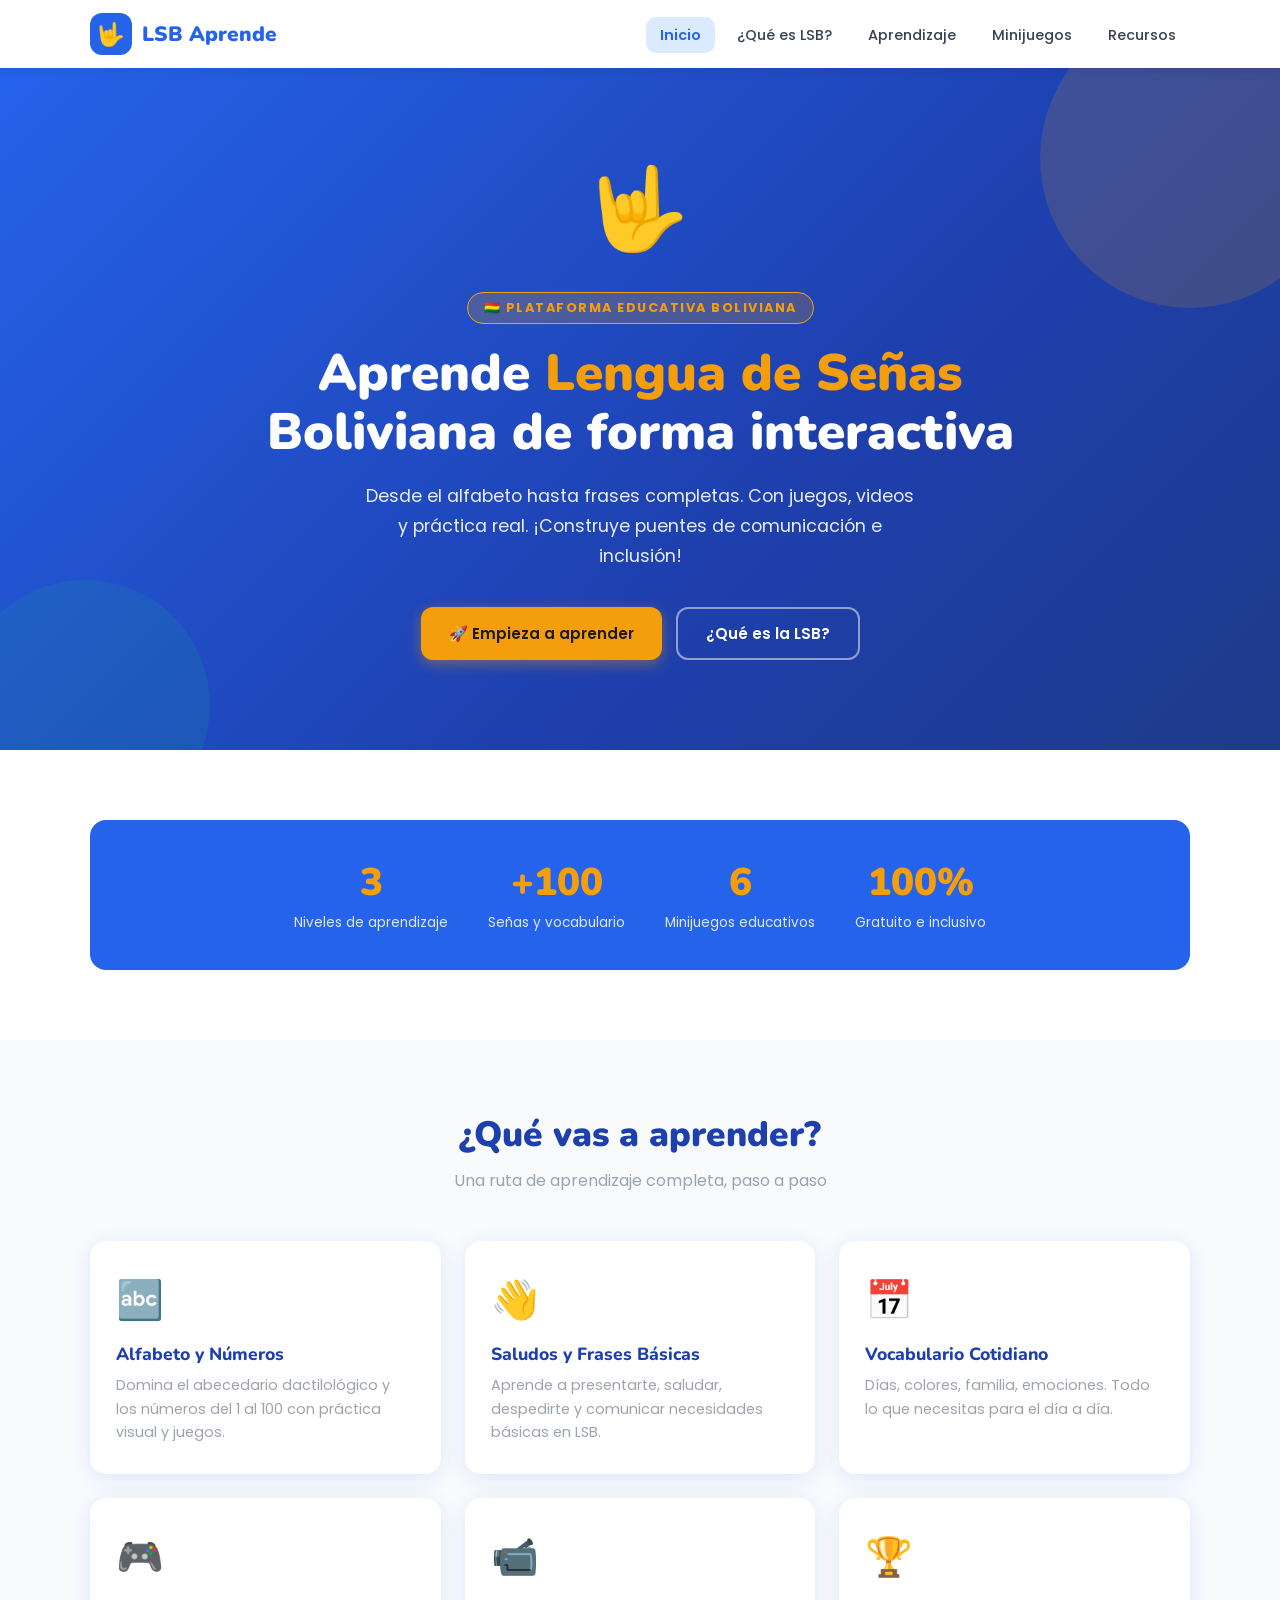
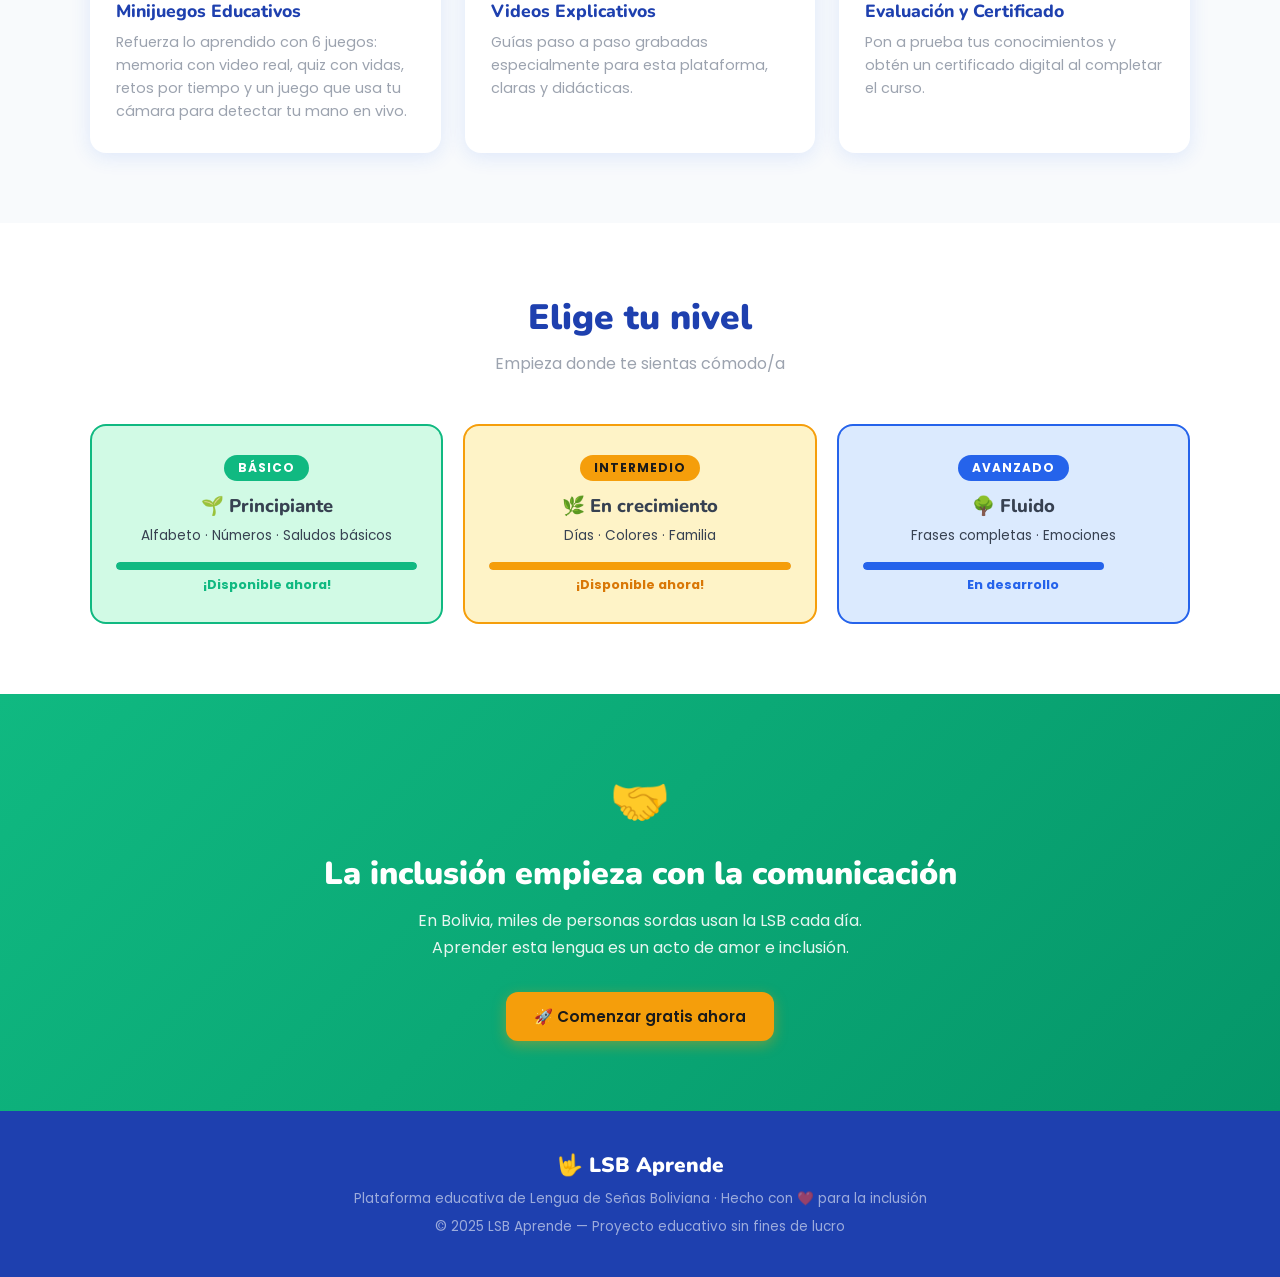
==== index.html @ 95b65626 "Primer commit: LSB Aprende completo" ====
<!DOCTYPE html>
<html lang="es">
<head>
  <meta charset="UTF-8">
  <meta name="viewport" content="width=device-width, initial-scale=1.0">
  <title>LSB Aprende — Lengua de Señas Boliviana</title>
  <link rel="stylesheet" href="css/styles.css">
</head>
<body>

<!-- NAVBAR -->
<nav class="navbar">
  <div class="nav-inner">
    <a href="index.html" class="nav-logo">
      <div class="logo-icon">🤟</div>
      <span>LSB Aprende</span>
    </a>
    <button class="nav-toggle" aria-label="Menú">☰</button>
    <ul class="nav-links">
      <li><a href="index.html" class="active">Inicio</a></li>
      <li><a href="que-es-lsb.html">¿Qué es LSB?</a></li>
      <li><a href="aprendizaje.html">Aprendizaje</a></li>
      <li><a href="juegos.html">Minijuegos</a></li>
      <li><a href="recursos.html">Recursos</a></li>
    </ul>
  </div>
</nav>

<!-- HERO -->
<section class="hero">
  <span class="hero-hands">🤟</span>
  <div class="hero-badge">🇧🇴 Plataforma educativa boliviana</div>
  <h1>Aprende <span>Lengua de Señas</span><br>Boliviana de forma interactiva</h1>
  <p>
    Desde el alfabeto hasta frases completas. Con juegos, videos y práctica real.
    ¡Construye puentes de comunicación e inclusión!
  </p>
  <div class="hero-buttons">
    <a href="aprendizaje.html" class="btn btn-primary">🚀 Empieza a aprender</a>
    <a href="que-es-lsb.html"  class="btn btn-outline">¿Qué es la LSB?</a>
  </div>
</section>

<!-- STATS -->
<section class="section section-alt">
  <div class="container">
    <div class="stats-row">
      <div class="stat-item">
        <span class="stat-num">3</span>
        <span class="stat-label">Niveles de aprendizaje</span>
      </div>
      <div class="stat-item">
        <span class="stat-num">+100</span>
        <span class="stat-label">Señas y vocabulario</span>
      </div>
      <div class="stat-item">
        <span class="stat-num">6</span>
        <span class="stat-label">Minijuegos educativos</span>
      </div>
      <div class="stat-item">
        <span class="stat-num">100%</span>
        <span class="stat-label">Gratuito e inclusivo</span>
      </div>
    </div>
  </div>
</section>

<!-- ¿QUÉ APRENDERÁS? -->
<section class="section">
  <div class="container">
    <h2 class="section-title">¿Qué vas a aprender?</h2>
    <p class="section-sub">Una ruta de aprendizaje completa, paso a paso</p>
    <div class="cards-grid">
      <div class="card">
        <span class="card-icon">🔤</span>
        <h3>Alfabeto y Números</h3>
        <p>Domina el abecedario dactilológico y los números del 1 al 100 con práctica visual y juegos.</p>
      </div>
      <div class="card">
        <span class="card-icon">👋</span>
        <h3>Saludos y Frases Básicas</h3>
        <p>Aprende a presentarte, saludar, despedirte y comunicar necesidades básicas en LSB.</p>
      </div>
      <div class="card">
        <span class="card-icon">📅</span>
        <h3>Vocabulario Cotidiano</h3>
        <p>Días, colores, familia, emociones. Todo lo que necesitas para el día a día.</p>
      </div>
      <div class="card">
        <span class="card-icon">🎮</span>
        <h3>Minijuegos Educativos</h3>
        <p>Refuerza lo aprendido con 6 juegos: memoria con video real, quiz con vidas, retos por tiempo y un juego que usa tu cámara para detectar tu mano en vivo.</p>
      </div>
      <div class="card">
        <span class="card-icon">📹</span>
        <h3>Videos Explicativos</h3>
        <p>Guías paso a paso grabadas especialmente para esta plataforma, claras y didácticas.</p>
      </div>
      <div class="card">
        <span class="card-icon">🏆</span>
        <h3>Evaluación y Certificado</h3>
        <p>Pon a prueba tus conocimientos y obtén un certificado digital al completar el curso.</p>
      </div>
    </div>
  </div>
</section>

<!-- NIVELES -->
<section class="section section-alt">
  <div class="container">
    <h2 class="section-title">Elige tu nivel</h2>
    <p class="section-sub">Empieza donde te sientas cómodo/a</p>
    <div class="levels-grid">
      <a href="aprendizaje.html#basico" class="level-card level-basico">
        <span class="level-badge badge-verde">Básico</span>
        <h3>🌱 Principiante</h3>
        <p>Alfabeto · Números · Saludos básicos</p>
        <div class="progress-bar" style="margin-top:16px">
          <div class="progress-fill" style="width:100%;background:var(--verde)"></div>
        </div>
        <small style="font-size:.8rem;color:var(--verde);font-weight:700;margin-top:4px;display:block">¡Disponible ahora!</small>
      </a>
      <a href="aprendizaje.html#intermedio" class="level-card level-intermedio">
        <span class="level-badge badge-amarillo">Intermedio</span>
        <h3>🌿 En crecimiento</h3>
        <p>Días · Colores · Familia</p>
        <div class="progress-bar" style="margin-top:16px">
          <div class="progress-fill" style="width:100%;background:var(--amarillo)"></div>
        </div>
        <small style="font-size:.8rem;color:#D97706;font-weight:700;margin-top:4px;display:block">¡Disponible ahora!</small>
      </a>
      <a href="aprendizaje.html#avanzado" class="level-card level-avanzado">
        <span class="level-badge badge-azul">Avanzado</span>
        <h3>🌳 Fluido</h3>
        <p>Frases completas · Emociones</p>
        <div class="progress-bar" style="margin-top:16px">
          <div class="progress-fill" style="width:80%;background:var(--azul)"></div>
        </div>
        <small style="font-size:.8rem;color:var(--azul);font-weight:700;margin-top:4px;display:block">En desarrollo</small>
      </a>
    </div>
  </div>
</section>

<!-- CTA FINAL -->
<section class="section" style="background: linear-gradient(135deg, var(--verde) 0%, #059669 100%); color: var(--blanco); text-align: center;">
  <div class="container">
    <div style="font-size:3rem;margin-bottom:16px">🤝</div>
    <h2 style="font-family:'Nunito',sans-serif;font-weight:900;font-size:clamp(1.5rem,4vw,2rem);margin-bottom:12px;color:var(--blanco)">
      La inclusión empieza con la comunicación
    </h2>
    <p style="opacity:.9;max-width:500px;margin:0 auto 30px;line-height:1.7">
      En Bolivia, miles de personas sordas usan la LSB cada día. Aprender esta lengua es un acto de amor e inclusión.
    </p>
    <a href="aprendizaje.html" class="btn btn-primary">🚀 Comenzar gratis ahora</a>
  </div>
</section>

<!-- FOOTER -->
<footer>
  <div class="footer-logo">🤟 LSB Aprende</div>
  <p>Plataforma educativa de Lengua de Señas Boliviana · Hecho con ❤️ para la inclusión</p>
  <p style="margin-top:8px">© 2025 LSB Aprende — Proyecto educativo sin fines de lucro</p>
</footer>

<script src="js/main.js"></script>
</body>
</html>
---- css/styles.css ----
/* ============================================
   LSB - Lengua de Señas Boliviana
   Paleta: Azul profundo + Amarillo solar + Verde esperanza + Blanco limpio
   ============================================ */

@import url('https://fonts.googleapis.com/css2?family=Nunito:wght@400;600;700;800;900&family=Poppins:wght@400;500;600;700&display=swap');

:root {
  --azul:       #2563EB;
  --azul-dark:  #1E40AF;
  --azul-light: #DBEAFE;
  --amarillo:   #F59E0B;
  --amarillo-light: #FEF3C7;
  --verde:      #10B981;
  --verde-light:#D1FAE5;
  --rojo:       #EF4444;
  --blanco:     #FFFFFF;
  --gris-claro: #F8FAFC;
  --gris-texto: #374151;
  --gris-medio: #9CA3AF;

  --radius: 16px;
  --shadow: 0 4px 20px rgba(37,99,235,0.12);
  --shadow-hover: 0 8px 32px rgba(37,99,235,0.22);
  --transition: all 0.25s ease;
}

*, *::before, *::after { box-sizing: border-box; margin: 0; padding: 0; }

html { scroll-behavior: smooth; }

body {
  font-family: 'Poppins', sans-serif;
  color: var(--gris-texto);
  background: var(--gris-claro);
  min-height: 100vh;
}

/* ===== NAVBAR ===== */
.navbar {
  background: var(--blanco);
  box-shadow: 0 2px 12px rgba(0,0,0,0.08);
  position: sticky;
  top: 0;
  z-index: 100;
  padding: 0 2rem;
}

.nav-inner {
  max-width: 1100px;
  margin: 0 auto;
  display: flex;
  align-items: center;
  justify-content: space-between;
  height: 68px;
}

.nav-logo {
  display: flex;
  align-items: center;
  gap: 10px;
  text-decoration: none;
  font-family: 'Nunito', sans-serif;
  font-weight: 900;
  font-size: 1.3rem;
  color: var(--azul);
}

.nav-logo .logo-icon {
  width: 42px;
  height: 42px;
  background: var(--azul);
  border-radius: 12px;
  display: flex;
  align-items: center;
  justify-content: center;
  font-size: 1.4rem;
}

.nav-links {
  display: flex;
  gap: 8px;
  list-style: none;
}

.nav-links a {
  text-decoration: none;
  color: var(--gris-texto);
  font-weight: 500;
  font-size: 0.9rem;
  padding: 8px 14px;
  border-radius: 10px;
  transition: var(--transition);
}

.nav-links a:hover,
.nav-links a.active {
  background: var(--azul-light);
  color: var(--azul);
  font-weight: 600;
}

.nav-cta {
  background: var(--azul) !important;
  color: var(--blanco) !important;
  border-radius: 10px !important;
  padding: 8px 18px !important;
}
.nav-cta:hover {
  background: var(--azul-dark) !important;
  color: var(--blanco) !important;
}

.nav-toggle {
  display: none;
  background: none;
  border: none;
  font-size: 1.6rem;
  cursor: pointer;
  color: var(--azul);
}

/* ===== HERO ===== */
.hero {
  background: linear-gradient(135deg, var(--azul) 0%, var(--azul-dark) 60%, #1e3a8a 100%);
  color: var(--blanco);
  text-align: center;
  padding: 80px 2rem 90px;
  position: relative;
  overflow: hidden;
}

.hero::before {
  content: '';
  position: absolute;
  top: -60px; right: -60px;
  width: 300px; height: 300px;
  background: rgba(245,158,11,0.15);
  border-radius: 50%;
}

.hero::after {
  content: '';
  position: absolute;
  bottom: -80px; left: -40px;
  width: 250px; height: 250px;
  background: rgba(16,185,129,0.12);
  border-radius: 50%;
}

.hero-badge {
  display: inline-block;
  background: rgba(245,158,11,0.2);
  border: 1.5px solid var(--amarillo);
  color: var(--amarillo);
  font-size: 0.8rem;
  font-weight: 700;
  letter-spacing: 1.5px;
  text-transform: uppercase;
  padding: 6px 16px;
  border-radius: 100px;
  margin-bottom: 20px;
}

.hero h1 {
  font-family: 'Nunito', sans-serif;
  font-size: clamp(2rem, 5vw, 3.2rem);
  font-weight: 900;
  line-height: 1.15;
  margin-bottom: 20px;
  position: relative;
  z-index: 1;
}

.hero h1 span {
  color: var(--amarillo);
}

.hero p {
  font-size: 1.1rem;
  opacity: 0.9;
  max-width: 560px;
  margin: 0 auto 36px;
  line-height: 1.7;
  position: relative;
  z-index: 1;
}

.hero-hands {
  font-size: 5rem;
  margin-bottom: 24px;
  animation: float 3s ease-in-out infinite;
  display: block;
  position: relative;
  z-index: 1;
}

@keyframes float {
  0%, 100% { transform: translateY(0); }
  50% { transform: translateY(-12px); }
}

.hero-buttons {
  display: flex;
  gap: 14px;
  justify-content: center;
  flex-wrap: wrap;
  position: relative;
  z-index: 1;
}

/* ===== BUTTONS ===== */
.btn {
  display: inline-flex;
  align-items: center;
  gap: 8px;
  font-family: 'Poppins', sans-serif;
  font-weight: 600;
  font-size: 0.95rem;
  padding: 13px 28px;
  border-radius: 12px;
  border: none;
  cursor: pointer;
  text-decoration: none;
  transition: var(--transition);
}

.btn-primary {
  background: var(--amarillo);
  color: #1a1a1a;
  box-shadow: 0 4px 14px rgba(245,158,11,0.4);
}
.btn-primary:hover {
  background: #D97706;
  transform: translateY(-2px);
  box-shadow: 0 8px 20px rgba(245,158,11,0.45);
}

.btn-outline {
  background: transparent;
  color: var(--blanco);
  border: 2px solid rgba(255,255,255,0.5);
}
.btn-outline:hover {
  background: rgba(255,255,255,0.12);
  border-color: var(--blanco);
}

.btn-verde {
  background: var(--verde);
  color: var(--blanco);
}
.btn-verde:hover {
  background: #059669;
  transform: translateY(-2px);
}

.btn-azul {
  background: var(--azul);
  color: var(--blanco);
}
.btn-azul:hover {
  background: var(--azul-dark);
  transform: translateY(-2px);
}

.btn-sm {
  padding: 8px 18px;
  font-size: 0.85rem;
  border-radius: 10px;
}

/* ===== SECTIONS ===== */
.section {
  padding: 70px 2rem;
}

.section-alt {
  background: var(--blanco);
}

.container {
  max-width: 1100px;
  margin: 0 auto;
}

.section-title {
  font-family: 'Nunito', sans-serif;
  font-size: clamp(1.6rem, 4vw, 2.2rem);
  font-weight: 900;
  color: var(--azul-dark);
  text-align: center;
  margin-bottom: 10px;
}

.section-sub {
  text-align: center;
  color: var(--gris-medio);
  font-size: 1rem;
  margin-bottom: 48px;
}

/* ===== CARDS ===== */
.cards-grid {
  display: grid;
  grid-template-columns: repeat(auto-fit, minmax(260px, 1fr));
  gap: 24px;
}

.card {
  background: var(--blanco);
  border-radius: var(--radius);
  padding: 28px 24px;
  box-shadow: var(--shadow);
  transition: var(--transition);
  border: 2px solid transparent;
}

.card:hover {
  transform: translateY(-4px);
  box-shadow: var(--shadow-hover);
  border-color: var(--azul-light);
}

.card-icon {
  font-size: 2.4rem;
  margin-bottom: 14px;
  display: block;
}

.card h3 {
  font-family: 'Nunito', sans-serif;
  font-weight: 800;
  font-size: 1.1rem;
  color: var(--azul-dark);
  margin-bottom: 8px;
}

.card p {
  font-size: 0.9rem;
  line-height: 1.6;
  color: var(--gris-medio);
}

/* ===== STATS ===== */
.stats-row {
  display: flex;
  justify-content: center;
  gap: 40px;
  flex-wrap: wrap;
  background: var(--azul);
  border-radius: var(--radius);
  padding: 36px;
  color: var(--blanco);
}

.stat-item {
  text-align: center;
}

.stat-num {
  font-family: 'Nunito', sans-serif;
  font-size: 2.4rem;
  font-weight: 900;
  color: var(--amarillo);
  display: block;
}

.stat-label {
  font-size: 0.85rem;
  opacity: 0.85;
}

/* ===== LEVELS ===== */
.levels-grid {
  display: grid;
  grid-template-columns: repeat(auto-fit, minmax(220px, 1fr));
  gap: 20px;
}

.level-card {
  border-radius: var(--radius);
  padding: 28px 24px;
  text-align: center;
  transition: var(--transition);
  cursor: pointer;
  text-decoration: none;
  display: block;
  color: inherit;
}

.level-card:hover {
  transform: translateY(-4px);
  box-shadow: var(--shadow-hover);
}

.level-basico   { background: var(--verde-light);   border: 2.5px solid var(--verde); }
.level-intermedio { background: var(--amarillo-light); border: 2.5px solid var(--amarillo); }
.level-avanzado { background: var(--azul-light);    border: 2.5px solid var(--azul); }

.level-badge {
  display: inline-block;
  padding: 4px 14px;
  border-radius: 100px;
  font-size: 0.75rem;
  font-weight: 700;
  text-transform: uppercase;
  letter-spacing: 1px;
  margin-bottom: 12px;
}

.badge-verde { background: var(--verde); color: #fff; }
.badge-amarillo { background: var(--amarillo); color: #1a1a1a; }
.badge-azul { background: var(--azul); color: #fff; }

.level-card h3 {
  font-family: 'Nunito', sans-serif;
  font-weight: 800;
  font-size: 1.15rem;
  margin-bottom: 8px;
}

.level-card p {
  font-size: 0.85rem;
  color: var(--gris-texto);
  line-height: 1.5;
}

/* ===== ALPHABET GRID ===== */
.alphabet-grid {
  display: grid;
  grid-template-columns: repeat(auto-fill, minmax(80px, 1fr));
  gap: 12px;
}

.letter-card {
  background: var(--blanco);
  border: 2px solid var(--azul-light);
  border-radius: 12px;
  padding: 16px 8px;
  text-align: center;
  transition: var(--transition);
  cursor: pointer;
}

.letter-card:hover {
  background: var(--azul);
  border-color: var(--azul);
  transform: scale(1.05);
}

.letter-card:hover .letter-sign { color: var(--blanco); }
.letter-card:hover .letter-char { color: var(--amarillo); }

.letter-sign {
  font-size: 1.8rem;
  display: block;
  margin-bottom: 4px;
}

.letter-char {
  font-family: 'Nunito', sans-serif;
  font-size: 1.1rem;
  font-weight: 800;
  color: var(--azul);
}

/* ===== PAGE HERO (inner pages) ===== */
.page-hero {
  background: linear-gradient(135deg, var(--azul) 0%, var(--azul-dark) 100%);
  color: var(--blanco);
  padding: 50px 2rem;
  text-align: center;
}

.page-hero h1 {
  font-family: 'Nunito', sans-serif;
  font-size: clamp(1.6rem, 4vw, 2.4rem);
  font-weight: 900;
  margin-bottom: 10px;
}

.page-hero p {
  opacity: 0.85;
  font-size: 1rem;
  max-width: 520px;
  margin: 0 auto;
}

/* ===== TABS ===== */
.tabs {
  display: flex;
  gap: 10px;
  flex-wrap: wrap;
  margin-bottom: 30px;
}

.tab-btn {
  padding: 10px 22px;
  border-radius: 10px;
  border: 2px solid var(--azul-light);
  background: var(--blanco);
  color: var(--azul);
  font-family: 'Poppins', sans-serif;
  font-weight: 600;
  font-size: 0.9rem;
  cursor: pointer;
  transition: var(--transition);
}

.tab-btn:hover,
.tab-btn.active {
  background: var(--azul);
  color: var(--blanco);
  border-color: var(--azul);
}

.tab-content { display: none; }
.tab-content.active { display: block; }

/* ===== VOCABULARY GRID ===== */
.vocab-grid {
  display: grid;
  grid-template-columns: repeat(auto-fill, minmax(150px, 1fr));
  gap: 16px;
}

.vocab-card {
  background: var(--blanco);
  border-radius: 14px;
  padding: 20px 14px;
  text-align: center;
  box-shadow: var(--shadow);
  transition: var(--transition);
  border: 2px solid transparent;
}

.vocab-card:hover {
  border-color: var(--amarillo);
  transform: translateY(-3px);
}

.vocab-emoji { font-size: 2.4rem; display: block; margin-bottom: 8px; }
.vocab-word {
  font-family: 'Nunito', sans-serif;
  font-weight: 800;
  font-size: 0.95rem;
  color: var(--azul-dark);
  margin-bottom: 4px;
}
.vocab-sign {
  font-size: 1.6rem;
  display: block;
}

/* ===== FOOTER ===== */
footer {
  background: var(--azul-dark);
  color: rgba(255,255,255,0.8);
  padding: 40px 2rem;
  text-align: center;
  margin-top: auto;
}

footer .footer-logo {
  font-family: 'Nunito', sans-serif;
  font-weight: 900;
  font-size: 1.3rem;
  color: var(--blanco);
  margin-bottom: 10px;
}

footer p {
  font-size: 0.85rem;
  opacity: 0.7;
}

/* ===== PROGRESS BAR ===== */
.progress-bar {
  height: 8px;
  background: var(--azul-light);
  border-radius: 100px;
  overflow: hidden;
  margin-bottom: 6px;
}

.progress-fill {
  height: 100%;
  border-radius: 100px;
  background: linear-gradient(90deg, var(--verde), var(--azul));
  transition: width 1s ease;
}

/* ===== GAMES SECTION ===== */
.game-frame {
  background: var(--blanco);
  border-radius: var(--radius);
  box-shadow: var(--shadow);
  overflow: hidden;
  border: 2px solid var(--azul-light);
}

.game-header {
  background: var(--azul);
  color: var(--blanco);
  padding: 16px 24px;
  display: flex;
  align-items: center;
  justify-content: space-between;
}

.game-header h3 {
  font-family: 'Nunito', sans-serif;
  font-weight: 800;
  font-size: 1.1rem;
}

.score-badge {
  background: var(--amarillo);
  color: #1a1a1a;
  font-weight: 700;
  font-size: 0.85rem;
  padding: 4px 14px;
  border-radius: 100px;
}

.game-body {
  padding: 30px;
}

/* ===== MATCH GAME (Memoria LSB) ===== */
.match-grid {
  display: grid;
  grid-template-columns: 1fr 1fr;
  gap: 24px;
  margin-bottom: 24px;
}

.match-col h4 {
  font-family: 'Nunito', sans-serif;
  font-weight: 800;
  color: var(--azul);
  margin-bottom: 12px;
  text-align: center;
  font-size: 1rem;
}

#match-left, #match-right {
  display: grid;
  grid-template-columns: repeat(2, 1fr);
  gap: 10px;
  align-content: start;
}

.match-item {
  background: var(--gris-claro);
  border: 2.5px solid var(--azul-light);
  border-radius: 12px;
  padding: 10px;
  text-align: center;
  cursor: pointer;
  transition: var(--transition);
  user-select: none;
  display: flex;
  align-items: center;
  justify-content: center;
  min-height: 84px;
}

.match-item span {
  font-family: 'Nunito', sans-serif;
  font-weight: 800;
  font-size: 1.15rem;
  color: var(--azul-dark);
  line-height: 1.25;
  word-break: break-word;
}

.match-item:hover { border-color: var(--azul); background: var(--azul-light); }
.match-item.selected { border-color: var(--amarillo); background: var(--amarillo-light); }
.match-item.correct { border-color: var(--verde); background: var(--verde-light); }
.match-item.correct span { color: var(--verde); }
.match-item.wrong { border-color: var(--rojo); background: #FEE2E2; animation: shake 0.4s ease; }
.match-item.disabled { pointer-events: none; opacity: 0.7; }

@keyframes shake {
  0%, 100% { transform: translateX(0); }
  25% { transform: translateX(-6px); }
  75% { transform: translateX(6px); }
}

.match-emoji { font-size: 2rem; display: block; margin-bottom: 4px; }

@media (max-width: 480px) {
  #match-left, #match-right { grid-template-columns: 1fr; }
}

/* ===== GUESS GAME ===== */
.guess-display {
  text-align: center;
  padding: 30px;
  background: var(--gris-claro);
  border-radius: var(--radius);
  margin-bottom: 24px;
}

.guess-sign {
  font-size: 5rem;
  display: block;
  margin-bottom: 10px;
  animation: float 2s ease-in-out infinite;
}

.guess-hint {
  font-size: 0.85rem;
  color: var(--gris-medio);
}

.options-grid {
  display: grid;
  grid-template-columns: 1fr 1fr;
  gap: 12px;
  margin-bottom: 20px;
}

.option-btn {
  padding: 16px 12px;
  border-radius: 12px;
  border: 2.5px solid var(--azul-light);
  background: var(--blanco);
  font-family: 'Poppins', sans-serif;
  font-weight: 600;
  font-size: 0.9rem;
  cursor: pointer;
  transition: var(--transition);
}

.option-btn:hover { border-color: var(--azul); background: var(--azul-light); }
.option-btn.correct { border-color: var(--verde); background: var(--verde-light); color: var(--verde); }
.option-btn.wrong { border-color: var(--rojo); background: #FEE2E2; color: var(--rojo); }

.feedback-msg {
  text-align: center;
  font-weight: 700;
  font-size: 1rem;
  padding: 12px;
  border-radius: 10px;
  margin-bottom: 16px;
  display: none;
}

.feedback-ok { background: var(--verde-light); color: var(--verde); }
.feedback-no { background: #FEE2E2; color: var(--rojo); }

/* ===== RESPONSIVE ===== */
@media (max-width: 700px) {
  .nav-links { display: none; flex-direction: column; position: absolute; top: 68px; left: 0; right: 0; background: var(--blanco); padding: 16px; box-shadow: var(--shadow); }
  .nav-links.open { display: flex; }
  .nav-toggle { display: block; }
  .match-grid { grid-template-columns: 1fr; }
  .options-grid { grid-template-columns: 1fr; }
  .stats-row { gap: 24px; }
  .hero { padding: 60px 1.5rem 70px; }
  .section { padding: 50px 1.2rem; }
}

/* ===== WHAT IS LSB PAGE ===== */
.info-block {
  background: var(--blanco);
  border-radius: var(--radius);
  padding: 32px;
  margin-bottom: 24px;
  box-shadow: var(--shadow);
  display: flex;
  gap: 24px;
  align-items: flex-start;
}

.info-block .info-icon {
  font-size: 2.5rem;
  flex-shrink: 0;
  background: var(--azul-light);
  width: 64px;
  height: 64px;
  border-radius: 14px;
  display: flex;
  align-items: center;
  justify-content: center;
}

.info-block h3 {
  font-family: 'Nunito', sans-serif;
  font-weight: 800;
  font-size: 1.15rem;
  color: var(--azul-dark);
  margin-bottom: 8px;
}

.info-block p {
  font-size: 0.92rem;
  line-height: 1.7;
  color: var(--gris-texto);
}

.timeline {
  position: relative;
  padding-left: 32px;
}

.timeline::before {
  content: '';
  position: absolute;
  left: 10px;
  top: 0; bottom: 0;
  width: 3px;
  background: var(--azul-light);
  border-radius: 3px;
}

.timeline-item {
  position: relative;
  margin-bottom: 28px;
}

.timeline-item::before {
  content: '';
  position: absolute;
  left: -26px;
  top: 6px;
  width: 14px; height: 14px;
  border-radius: 50%;
  background: var(--azul);
  border: 3px solid var(--blanco);
  box-shadow: 0 0 0 2px var(--azul);
}

.timeline-year {
  font-family: 'Nunito', sans-serif;
  font-weight: 800;
  color: var(--amarillo);
  font-size: 0.85rem;
  text-transform: uppercase;
  letter-spacing: 1px;
}

.timeline-item h4 {
  font-family: 'Nunito', sans-serif;
  font-weight: 700;
  color: var(--azul-dark);
  margin: 2px 0 4px;
}

.timeline-item p {
  font-size: 0.88rem;
  color: var(--gris-texto);
  line-height: 1.6;
}

.diff-table {
  width: 100%;
  border-collapse: collapse;
  border-radius: var(--radius);
  overflow: hidden;
  box-shadow: var(--shadow);
}

.diff-table th {
  background: var(--azul);
  color: var(--blanco);
  padding: 14px 20px;
  font-family: 'Nunito', sans-serif;
  font-weight: 700;
  text-align: left;
}

.diff-table td {
  padding: 13px 20px;
  font-size: 0.9rem;
  border-bottom: 1px solid var(--azul-light);
}

.diff-table tr:nth-child(even) td { background: var(--gris-claro); }
.diff-table tr:last-child td { border-bottom: none; }

/* Breadcrumb */
.breadcrumb {
  display: flex;
  align-items: center;
  gap: 8px;
  font-size: 0.85rem;
  color: rgba(255,255,255,0.7);
  justify-content: center;
  margin-top: 10px;
}
.breadcrumb a { color: rgba(255,255,255,0.7); text-decoration: none; }
.breadcrumb a:hover { color: var(--blanco); }
.breadcrumb span { color: var(--blanco); }


/* =====================================================
   ALFABETO CON VIDEOS
   ===================================================== */

.alphabet-grid {
    display: grid;
    grid-template-columns: repeat(4, 1fr);
    gap: 20px;
    width: 100%;
    margin-top: 20px;
}


/* Tarjeta de cada letra */

.letter-card {
    background: #ffffff;
    border: 2px solid var(--azul-light);
    border-radius: 16px;
    padding: 12px;
    text-align: center;
    overflow: hidden;
    transition: all 0.3s ease;
    box-shadow: 0 4px 12px rgba(0, 0, 0, 0.06);
}


/* Efecto al pasar el mouse */

.letter-card:hover {
    transform: translateY(-5px);
    border-color: var(--azul);
    box-shadow: 0 8px 20px rgba(0, 0, 0, 0.12);
}


/* Video */

.letter-card video {
    width: 100%;
    height: 180px;
    display: block;
    object-fit: cover;
    border-radius: 12px;
    background: #000;
}


/* Letra debajo del video */

.letter-char {
    display: block;
    margin-top: 10px;

    font-family: 'Nunito', sans-serif;
    font-size: 1.5rem;
    font-weight: 900;

    color: var(--azul-dark);
}


/* =====================================================
   RESPONSIVE
   ===================================================== */


/* Tablets */

@media (max-width: 900px) {

    .alphabet-grid {
        grid-template-columns: repeat(3, 1fr);
        gap: 16px;
    }

    .letter-card video {
        height: 160px;
    }

}


/* Celulares */

@media (max-width: 600px) {

    .alphabet-grid {
        grid-template-columns: repeat(2, 1fr);
        gap: 12px;
    }

    .letter-card {
        padding: 8px;
        border-radius: 12px;
    }

    .letter-card video {
        height: 140px;
        border-radius: 9px;
    }

    .letter-char {
        font-size: 1.3rem;
        margin-top: 7px;
    }

}


/* Celulares pequeños */

@media (max-width: 400px) {

    .alphabet-grid {
        grid-template-columns: 1fr;
    }

    .letter-card video {
        height: 200px;
    }

}

/* =====================================================
   VIDEO MODAL / VENTANA FLOTANTE
   ===================================================== */

.video-modal {
    position: fixed;
    inset: 0;
    width: 100%;
    height: 100%;

    background: rgba(0, 0, 0, 0.82);

    display: none;
    align-items: center;
    justify-content: center;

    z-index: 9999;

    padding: 30px;
}


/* Cuando está abierto */

.video-modal.active {
    display: flex;
}


/* Contenedor del video */

.video-modal-content {
    position: relative;

    width: min(900px, 90vw);
    max-height: 90vh;

    display: flex;
    justify-content: center;
    align-items: center;

    animation: videoZoom 0.25s ease;
}


/* Video grande */

.video-modal-content video {
    width: 100%;
    max-height: 85vh;

    display: block;

    border-radius: 14px;

    background: #000;

    box-shadow:
        0 20px 60px rgba(0, 0, 0, 0.5);
}


/* Botón cerrar */

.video-modal-close {
    position: absolute;

    top: -45px;
    right: -5px;

    width: 38px;
    height: 38px;

    border: none;
    border-radius: 50%;

    background: #ffffff;
    color: #222;

    font-size: 22px;
    font-weight: bold;

    cursor: pointer;

    display: flex;
    align-items: center;
    justify-content: center;

    transition: 0.2s ease;

    z-index: 2;
}


.video-modal-close:hover {
    transform: scale(1.1);
    background: #f1f1f1;
}


/* Animación de zoom */

@keyframes videoZoom {

    from {
        opacity: 0;
        transform: scale(0.75);
    }

    to {
        opacity: 1;
        transform: scale(1);
    }

}


/* =====================================================
   RESPONSIVE
   ===================================================== */

@media (max-width: 600px) {

    .video-modal {
        padding: 15px;
    }

    .video-modal-content {
        width: 95vw;
    }

    .video-modal-content video {
        max-height: 75vh;
        border-radius: 10px;
    }

    .video-modal-close {
        top: -45px;
        right: 0;
    }

}
/* =====================================================
   EXTRA — LSB Aprende v2
   Cuadros de video "vacíos" (placeholders para agregar
   videos más adelante) + Juegos dinámicos con video
   ===================================================== */

.video-placeholder {
  aspect-ratio: 4 / 3;
  border: 2.5px dashed var(--azul-light);
  border-radius: 12px;
  background: var(--gris-claro);
  display: flex;
  flex-direction: column;
  align-items: center;
  justify-content: center;
  text-align: center;
  gap: 6px;
  padding: 14px;
  transition: var(--transition);
  color: var(--gris-medio);
}
.video-placeholder:hover {
  border-color: var(--azul);
  background: var(--azul-light);
  color: var(--azul);
}
.video-placeholder .vp-icon { font-size: 2rem; }
.video-placeholder .vp-label { font-family:'Nunito',sans-serif; font-weight:800; font-size:.9rem; color: var(--azul-dark); }
.video-placeholder .vp-hint { font-size: .72rem; line-height:1.4; }
.video-placeholder .vp-code {
  margin-top: 4px;
  background: var(--blanco);
  border: 1px solid var(--azul-light);
  border-radius: 6px;
  padding: 2px 8px;
  font-size: .68rem;
  font-family: monospace;
  color: var(--azul);
  word-break: break-all;
}

.placeholder-grid {
  display: grid;
  grid-template-columns: repeat(auto-fill, minmax(180px, 1fr));
  gap: 18px;
}

/* ===== Nuevos juegos: tarjetas de selección con acento morado/rosa para diferenciarlos ===== */
.game-select-card.new-game { border-color: var(--verde); }
.game-select-card.new-game:hover, .game-select-card.new-game.active-game {
  border-color: var(--verde);
  background: var(--verde-light);
}
.g-tag.tag-dynamic { background: var(--verde); }

.games-section-title {
  display: flex;
  align-items: center;
  gap: 10px;
  margin: 46px 0 6px;
  font-family: 'Nunito', sans-serif;
  font-weight: 900;
  color: var(--azul-dark);
  font-size: 1.5rem;
}
.games-section-title .badge-nuevo {
  background: var(--verde);
  color: #fff;
  font-size: .7rem;
  font-weight: 800;
  padding: 4px 12px;
  border-radius: 100px;
  letter-spacing: .04em;
}

/* Escenario de video para juegos dinámicos */
.video-game-stage {
  background: #0F172A;
  border-radius: 18px;
  padding: 18px;
  display: flex;
  flex-direction: column;
  align-items: center;
  gap: 14px;
}
.video-game-stage video {
  width: 100%;
  max-width: 360px;
  aspect-ratio: 4/3;
  object-fit: cover;
  border-radius: 12px;
  background: #000;
  box-shadow: 0 10px 30px rgba(0,0,0,.35);
}
.video-game-stage .vg-caption {
  color: #E2E8F0;
  font-size: .82rem;
  text-align: center;
  opacity: .85;
}

.stat-pills {
  display: flex;
  gap: 10px;
  flex-wrap: wrap;
  justify-content: center;
  margin: 14px 0;
}
.stat-pill {
  background: var(--azul-light);
  color: var(--azul-dark);
  font-family: 'Nunito', sans-serif;
  font-weight: 800;
  font-size: .85rem;
  padding: 8px 16px;
  border-radius: 100px;
}
.stat-pill.pill-verde { background: var(--verde-light); color: #047857; }
.stat-pill.pill-amarillo { background: var(--amarillo-light); color: #92400E; }
.stat-pill.pill-rojo { background: #FEE2E2; color: #B91C1C; }

.letter-input-row {
  display: flex;
  gap: 10px;
  justify-content: center;
  flex-wrap: wrap;
  max-width: 420px;
  margin: 0 auto;
}
.letter-input {
  flex: 1;
  min-width: 160px;
  border: 2.5px solid var(--azul-light);
  border-radius: 12px;
  padding: 12px 16px;
  font-family: 'Nunito', sans-serif;
  font-weight: 800;
  font-size: 1.1rem;
  text-align: center;
  text-transform: uppercase;
  color: var(--azul-dark);
  outline: none;
  transition: var(--transition);
}
.letter-input:focus { border-color: var(--azul); box-shadow: 0 0 0 4px var(--azul-light); }
.letter-input.input-ok { border-color: var(--verde); background: var(--verde-light); color: var(--verde); }
.letter-input.input-no { border-color: var(--rojo); background: #FEE2E2; color: var(--rojo); animation: shake .4s ease; }

.video-quiz-options {
  display: grid;
  grid-template-columns: repeat(auto-fit, minmax(140px, 1fr));
  gap: 12px;
  max-width: 560px;
  margin: 0 auto;
}

.timer-bar-wrap {
  width: 100%;
  max-width: 420px;
  margin: 4px auto 0;
  height: 10px;
  background: var(--gris-claro);
  border-radius: 100px;
  overflow: hidden;
}
.timer-bar-fill {
  height: 100%;
  background: linear-gradient(90deg, var(--verde), var(--amarillo), var(--rojo));
  width: 100%;
  transition: width 1s linear;
}

.dynamic-final-screen {
  text-align: center;
  padding: 20px 10px;
}
.dynamic-final-screen .df-emoji { font-size: 3.4rem; display:block; margin-bottom:10px; }
.dynamic-final-screen h4 { font-family:'Nunito',sans-serif; font-weight:900; color:var(--azul-dark); margin-bottom:6px; font-size:1.3rem; }
.dynamic-final-screen p { color: var(--gris-medio); font-size:.9rem; margin-bottom:16px; }

@media (max-width: 480px) {
  .video-game-stage video { max-width: 100%; }
}

/* =====================================================
   EXTRA v3 — Juegos mejorados + Juego con cámara
   ===================================================== */

.difficulty-row, .category-row {
  display: flex;
  gap: 10px;
  justify-content: center;
  margin-bottom: 18px;
  flex-wrap: wrap;
}
.difficulty-btn, .category-btn {
  border: 2px solid var(--azul-light);
  background: var(--blanco);
  padding: 8px 20px;
  border-radius: 100px;
  font-weight: 700;
  font-family: 'Nunito', sans-serif;
  cursor: pointer;
  transition: var(--transition);
  font-size: .85rem;
  color: var(--azul-dark);
}
.difficulty-btn.active, .difficulty-btn:hover,
.category-btn.active, .category-btn:hover {
  background: var(--azul);
  color: #fff;
  border-color: var(--azul);
}

.lives-row {
  display: flex;
  gap: 6px;
  justify-content: center;
  font-size: 1.5rem;
  margin-bottom: 6px;
}
.life-heart.lost { opacity: .22; filter: grayscale(1); }

.mini-stats-row {
  display: flex;
  gap: 10px;
  justify-content: center;
  flex-wrap: wrap;
  margin-bottom: 14px;
}

/* Tarjetas de video pequeñas dentro del juego de memoria */
.match-item.video-item { padding: 6px; }
.match-item.video-item video {
  width: 100%;
  aspect-ratio: 4/3;
  object-fit: cover;
  border-radius: 8px;
  display: block;
  pointer-events: none;
}

/* Opciones de video (Adivina la Seña mejorado) */
.video-option-btn {
  border: 2.5px solid var(--azul-light);
  border-radius: 12px;
  padding: 8px;
  background: var(--blanco);
  cursor: pointer;
  transition: var(--transition);
  text-align: center;
  font-family: inherit;
}
.video-option-btn video {
  width: 100%;
  aspect-ratio: 4/3;
  object-fit: cover;
  border-radius: 8px;
  display: block;
  pointer-events: none;
  margin-bottom: 4px;
}
.video-option-btn:hover { border-color: var(--azul); background: var(--azul-light); transform: translateY(-2px); }
.video-option-btn.correct { border-color: var(--verde); background: var(--verde-light); }
.video-option-btn.wrong { border-color: var(--rojo); background: #FEE2E2; }
.video-option-btn.disabled { pointer-events: none; opacity: .75; }

.prompt-word-box {
  text-align: center;
  background: var(--azul-light);
  border-radius: 14px;
  padding: 18px;
  margin-bottom: 18px;
}
.prompt-word-box .pw-label { font-size: .8rem; color: var(--azul-dark); font-weight:700; text-transform:uppercase; letter-spacing:.05em; }
.prompt-word-box .pw-word { font-family:'Nunito',sans-serif; font-weight:900; font-size:1.8rem; color: var(--azul-dark); margin-top:4px; }

/* ===== Juego con cámara ===== */
.camera-permission-note {
  background: var(--amarillo-light);
  border: 1.5px solid var(--amarillo);
  border-radius: 10px;
  padding: 14px 18px;
  font-size: .85rem;
  margin-bottom: 18px;
  line-height: 1.6;
}
.camera-permission-note strong { color: #92400E; }

.camera-stage-grid {
  display: grid;
  grid-template-columns: 1fr 1fr;
  gap: 18px;
  align-items: start;
}
@media (max-width: 700px) { .camera-stage-grid { grid-template-columns: 1fr; } }

.camera-box {
  position: relative;
  background: #0F172A;
  border-radius: 16px;
  padding: 12px;
  text-align: center;
}
.camera-box .cb-media-wrap { position: relative; border-radius: 12px; overflow: hidden; background:#000; }
.camera-box video { width: 100%; display: block; border-radius: 12px; background: #000; aspect-ratio: 4/3; object-fit: cover; }
.camera-box canvas {
  position: absolute;
  inset: 0;
  width: 100%;
  height: 100%;
  pointer-events: none;
  transform: scaleX(-1);
}
.camera-box .cb-label { color: #E2E8F0; font-size: .82rem; margin-top: 10px; font-weight: 700; }

.camera-status {
  text-align: center;
  font-family: 'Nunito', sans-serif;
  font-weight: 800;
  color: var(--azul-dark);
  font-size: 1.15rem;
  margin: 16px 0 10px;
  min-height: 1.4em;
}

.countdown-ring {
  font-size: 3.2rem;
  font-weight: 900;
  color: var(--verde);
  text-align: center;
  font-family: 'Nunito', sans-serif;
}

.hand-indicator {
  display: inline-flex;
  align-items: center;
  gap: 6px;
  background: var(--gris-claro);
  border-radius: 100px;
  padding: 6px 16px;
  font-size: .85rem;
  font-weight: 700;
  color: var(--gris-medio);
}
.hand-indicator.detected { background: var(--verde-light); color: #047857; }
.hand-indicator .dot { width: 8px; height: 8px; border-radius: 50%; background: currentColor; }

.camera-controls { text-align: center; margin-top: 16px; display:flex; gap:10px; justify-content:center; flex-wrap:wrap; }
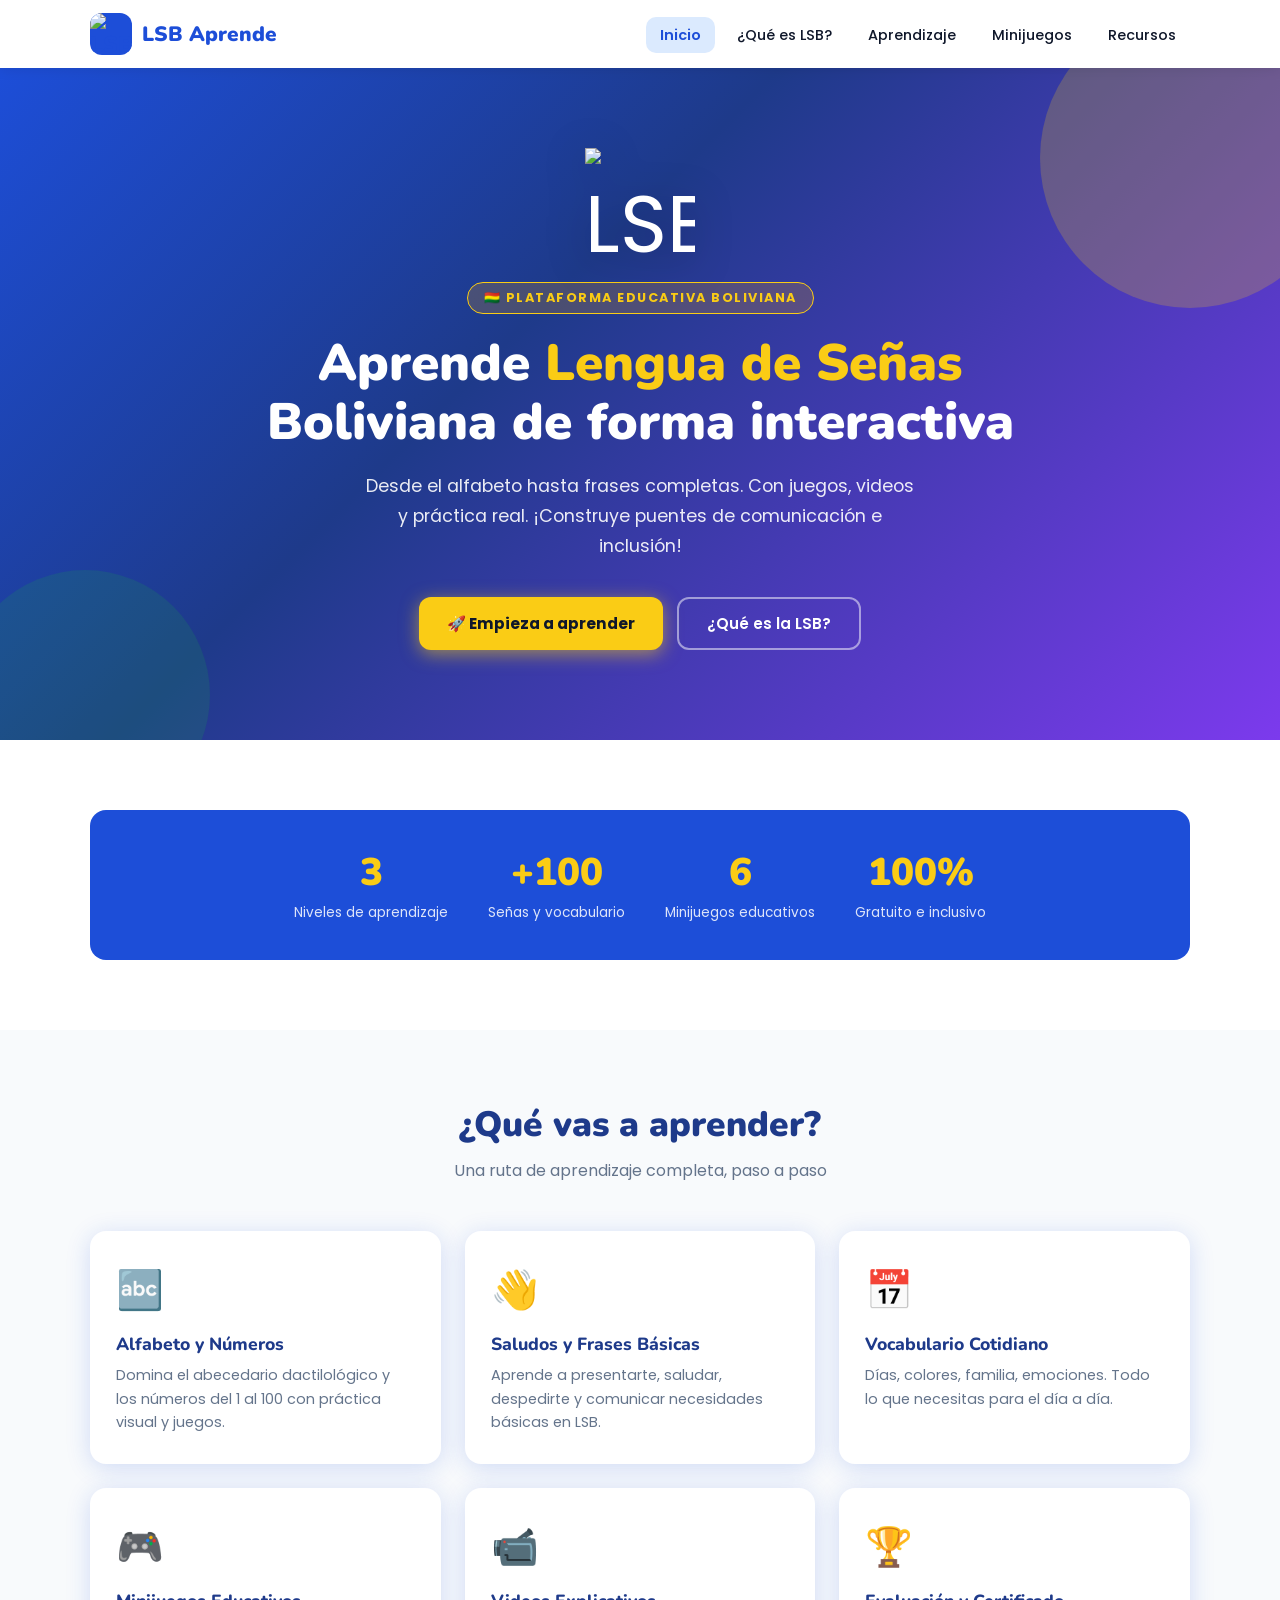
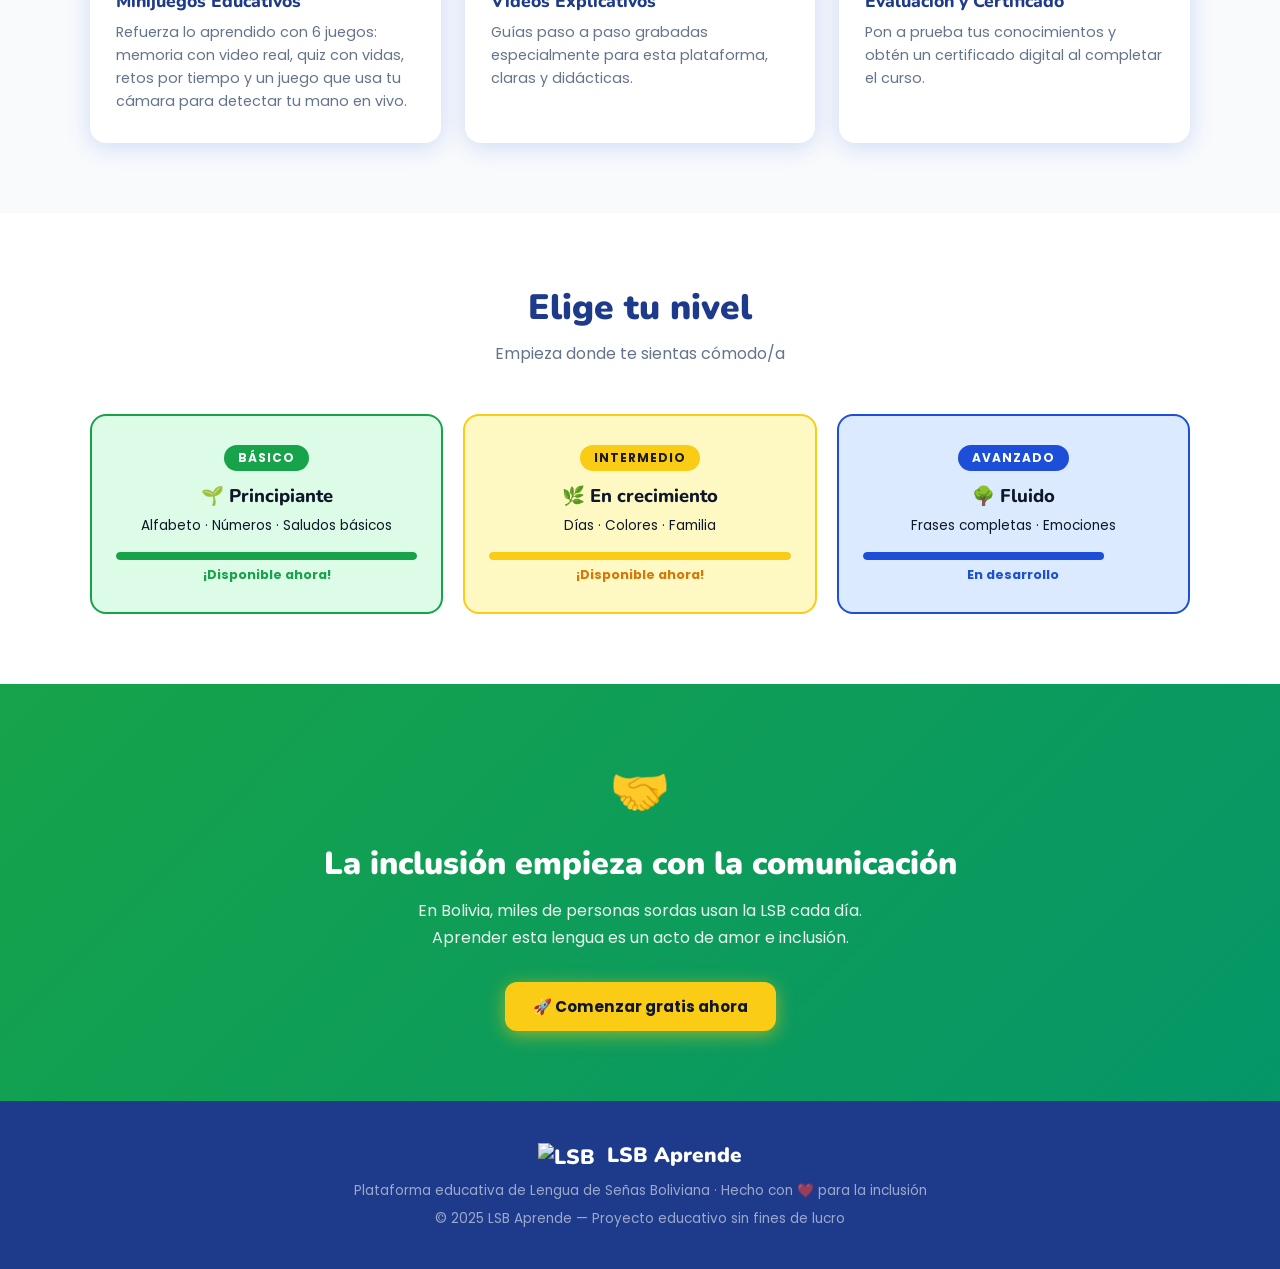
==== commit 8d8685ec: "Actualizaciones" ====
--- a/index.html
+++ b/index.html
@@ -12,7 +12,7 @@
 <nav class="navbar">
   <div class="nav-inner">
     <a href="index.html" class="nav-logo">
-      <div class="logo-icon">🤟</div>
+      <div class="logo-icon"><img src="img/logo.png" alt="LSB Logo"></div>
       <span>LSB Aprende</span>
     </a>
     <button class="nav-toggle" aria-label="Menú">☰</button>
@@ -28,7 +28,7 @@
 
 <!-- HERO -->
 <section class="hero">
-  <span class="hero-hands">🤟</span>
+  <span class="hero-hands"><img src="img/logo.png" alt="LSB Logo"></span>
   <div class="hero-badge">🇧🇴 Plataforma educativa boliviana</div>
   <h1>Aprende <span>Lengua de Señas</span><br>Boliviana de forma interactiva</h1>
   <p>
@@ -158,7 +158,7 @@
 
 <!-- FOOTER -->
 <footer>
-  <div class="footer-logo">🤟 LSB Aprende</div>
+  <div class="footer-logo"><img src="img/logo.png" alt="LSB" style="width:28px;height:28px;vertical-align:middle;margin-right:6px;"> LSB Aprende</div>
   <p>Plataforma educativa de Lengua de Señas Boliviana · Hecho con ❤️ para la inclusión</p>
   <p style="margin-top:8px">© 2025 LSB Aprende — Proyecto educativo sin fines de lucro</p>
 </footer>
--- a/css/styles.css
+++ b/css/styles.css
@@ -1,27 +1,30 @@
 /* ============================================
    LSB - Lengua de Señas Boliviana
-   Paleta: Azul profundo + Amarillo solar + Verde esperanza + Blanco limpio
+   Paleta SUPER LLAMATIVA: Rojo Bolivia + Amarillo solar intenso + Verde esperanza + Azul profundo
+   Alto contraste y vibrante para máxima visibilidad
    ============================================ */
 
 @import url('https://fonts.googleapis.com/css2?family=Nunito:wght@400;600;700;800;900&family=Poppins:wght@400;500;600;700&display=swap');
 
 :root {
-  --azul:       #2563EB;
-  --azul-dark:  #1E40AF;
-  --azul-light: #DBEAFE;
-  --amarillo:   #F59E0B;
-  --amarillo-light: #FEF3C7;
-  --verde:      #10B981;
-  --verde-light:#D1FAE5;
-  --rojo:       #EF4444;
+  /* Colores principales - súper vibrantes */
+  --azul:       #1D4ED8;        /* Azul intenso */
+  --azul-dark:  #1E3A8A;        /* Azul profundo */
+  --azul-light: #DBEAFE;        /* Azul suave */
+  --amarillo:   #FACC15;        /* Amarillo solar BRILLANTE */
+  --amarillo-light: #FEF9C3;    /* Amarillo suave */
+  --verde:      #16A34A;        /* Verde fuerte Bolivia */
+  --verde-light:#DCFCE7;        /* Verde suave */
+  --rojo:       #DC2626;        /* Rojo Bolivia vibrante */
+  --rojo-dark:  #B91C1C;
   --blanco:     #FFFFFF;
   --gris-claro: #F8FAFC;
-  --gris-texto: #374151;
-  --gris-medio: #9CA3AF;
+  --gris-texto: #0F172A;        /* Texto más oscuro = mejor contraste */
+  --gris-medio: #64748B;
 
   --radius: 16px;
-  --shadow: 0 4px 20px rgba(37,99,235,0.12);
-  --shadow-hover: 0 8px 32px rgba(37,99,235,0.22);
+  --shadow: 0 4px 24px rgba(29, 78, 216, 0.18);
+  --shadow-hover: 0 10px 36px rgba(29, 78, 216, 0.28);
   --transition: all 0.25s ease;
 }
 
@@ -75,6 +78,14 @@
   align-items: center;
   justify-content: center;
   font-size: 1.4rem;
+  overflow: hidden;
+}
+
+.nav-logo .logo-icon img {
+  width: 100%;
+  height: 100%;
+  object-fit: contain;
+  display: block;
 }
 
 .nav-links {
@@ -122,7 +133,7 @@
 
 /* ===== HERO ===== */
 .hero {
-  background: linear-gradient(135deg, var(--azul) 0%, var(--azul-dark) 60%, #1e3a8a 100%);
+  background: linear-gradient(135deg, #1D4ED8 0%, #1E3A8A 40%, #7C3AED 100%);
   color: var(--blanco);
   text-align: center;
   padding: 80px 2rem 90px;
@@ -135,7 +146,7 @@
   position: absolute;
   top: -60px; right: -60px;
   width: 300px; height: 300px;
-  background: rgba(245,158,11,0.15);
+  background: rgba(250, 204, 21, 0.22);
   border-radius: 50%;
 }
 
@@ -144,7 +155,7 @@
   position: absolute;
   bottom: -80px; left: -40px;
   width: 250px; height: 250px;
-  background: rgba(16,185,129,0.12);
+  background: rgba(22, 163, 74, 0.18);
   border-radius: 50%;
 }
 
@@ -193,6 +204,15 @@
   display: block;
   position: relative;
   z-index: 1;
+}
+
+.hero-hands img {
+  width: 110px;
+  height: 110px;
+  object-fit: contain;
+  display: block;
+  margin: 0 auto;
+  filter: drop-shadow(0 8px 20px rgba(0,0,0,0.25));
 }
 
 @keyframes float {
@@ -227,13 +247,14 @@
 
 .btn-primary {
   background: var(--amarillo);
-  color: #1a1a1a;
-  box-shadow: 0 4px 14px rgba(245,158,11,0.4);
+  color: #0F172A;
+  box-shadow: 0 4px 18px rgba(250, 204, 21, 0.55);
+  font-weight: 700;
 }
 .btn-primary:hover {
-  background: #D97706;
+  background: #EAB308;
   transform: translateY(-2px);
-  box-shadow: 0 8px 20px rgba(245,158,11,0.45);
+  box-shadow: 0 8px 24px rgba(250, 204, 21, 0.6);
 }
 
 .btn-outline {
@@ -1120,6 +1141,92 @@
     background: #f1f1f1;
 }
 
+/* Etiqueta con el nombre de la seña actual */
+.video-modal-label {
+    position: absolute;
+    top: -45px;
+    left: 0;
+    display: flex;
+    align-items: center;
+    gap: 8px;
+    color: #fff;
+    font-family: 'Nunito', sans-serif;
+}
+.video-modal-label .vm-word {
+    font-weight: 900;
+    font-size: 1.3rem;
+}
+.video-modal-label .vm-counter {
+    font-size: .8rem;
+    opacity: .7;
+    background: rgba(255,255,255,.15);
+    padding: 2px 10px;
+    border-radius: 100px;
+}
+
+/* Flechas de navegación a los costados del video */
+.video-modal-nav {
+    position: absolute;
+    top: 50%;
+    transform: translateY(-50%);
+    width: 46px;
+    height: 46px;
+    border: none;
+    border-radius: 50%;
+    background: rgba(255,255,255,.15);
+    color: #fff;
+    font-size: 1.4rem;
+    cursor: pointer;
+    display: flex;
+    align-items: center;
+    justify-content: center;
+    transition: 0.2s ease;
+    z-index: 2;
+    backdrop-filter: blur(4px);
+}
+.video-modal-nav:hover:not(:disabled) { background: rgba(255,255,255,.3); transform: translateY(-50%) scale(1.08); }
+.video-modal-nav:disabled { opacity: .25; cursor: not-allowed; }
+.video-modal-prev { left: -8px; }
+.video-modal-next { right: -8px; }
+
+/* Barra de controles extra: velocidad + bucle */
+.video-modal-toolbar {
+    position: absolute;
+    bottom: -52px;
+    left: 0;
+    right: 0;
+    display: flex;
+    align-items: center;
+    justify-content: center;
+    gap: 8px;
+    flex-wrap: wrap;
+}
+.vm-tool-btn {
+    background: rgba(255,255,255,.12);
+    color: #fff;
+    border: 1.5px solid rgba(255,255,255,.25);
+    border-radius: 100px;
+    padding: 6px 14px;
+    font-size: .78rem;
+    font-weight: 700;
+    font-family: 'Nunito', sans-serif;
+    cursor: pointer;
+    transition: 0.2s ease;
+    backdrop-filter: blur(4px);
+}
+.vm-tool-btn:hover { background: rgba(255,255,255,.22); }
+.vm-tool-btn.active { background: var(--azul); border-color: var(--azul); }
+.vm-tool-divider { width: 1px; height: 18px; background: rgba(255,255,255,.25); }
+
+@media (max-width: 600px) {
+    .video-modal-label { position: static; margin-bottom: 10px; justify-content: center; }
+    .video-modal-nav { width: 38px; height: 38px; font-size: 1.1rem; }
+    .video-modal-prev { left: 2px; }
+    .video-modal-next { right: 2px; }
+    .video-modal-toolbar { bottom: -46px; }
+    .video-modal-close { top: auto; bottom: -100px; right: 50%; transform: translateX(50%); }
+}
+
 
 /* Animación de zoom */
 
@@ -1158,8 +1265,10 @@
     }
 
     .video-modal-close {
-        top: -45px;
-        right: 0;
+        top: auto;
+        bottom: -100px;
+        right: 50%;
+        transform: translateX(50%);
     }
 
 }
@@ -1395,12 +1504,16 @@
 }
 
 /* Tarjetas de video pequeñas dentro del juego de memoria */
-.match-item.video-item { padding: 6px; }
+.match-item.video-item {
+  padding: 0;
+  overflow: hidden;
+  min-height: 84px;
+}
 .match-item.video-item video {
   width: 100%;
-  aspect-ratio: 4/3;
+  height: 84px;
   object-fit: cover;
-  border-radius: 8px;
+  border-radius: 9px;
   display: block;
   pointer-events: none;
 }
@@ -1511,4 +1624,4 @@
 .hand-indicator.detected { background: var(--verde-light); color: #047857; }
 .hand-indicator .dot { width: 8px; height: 8px; border-radius: 50%; background: currentColor; }
 
-.camera-controls { text-align: center; margin-top: 16px; display:flex; gap:10px; justify-content:center; flex-wrap:wrap; }
+.camera-controls { text-align: center; margin-top: 16px; display:flex; gap:10px; justify-content:center; flex-wrap:wrap; }
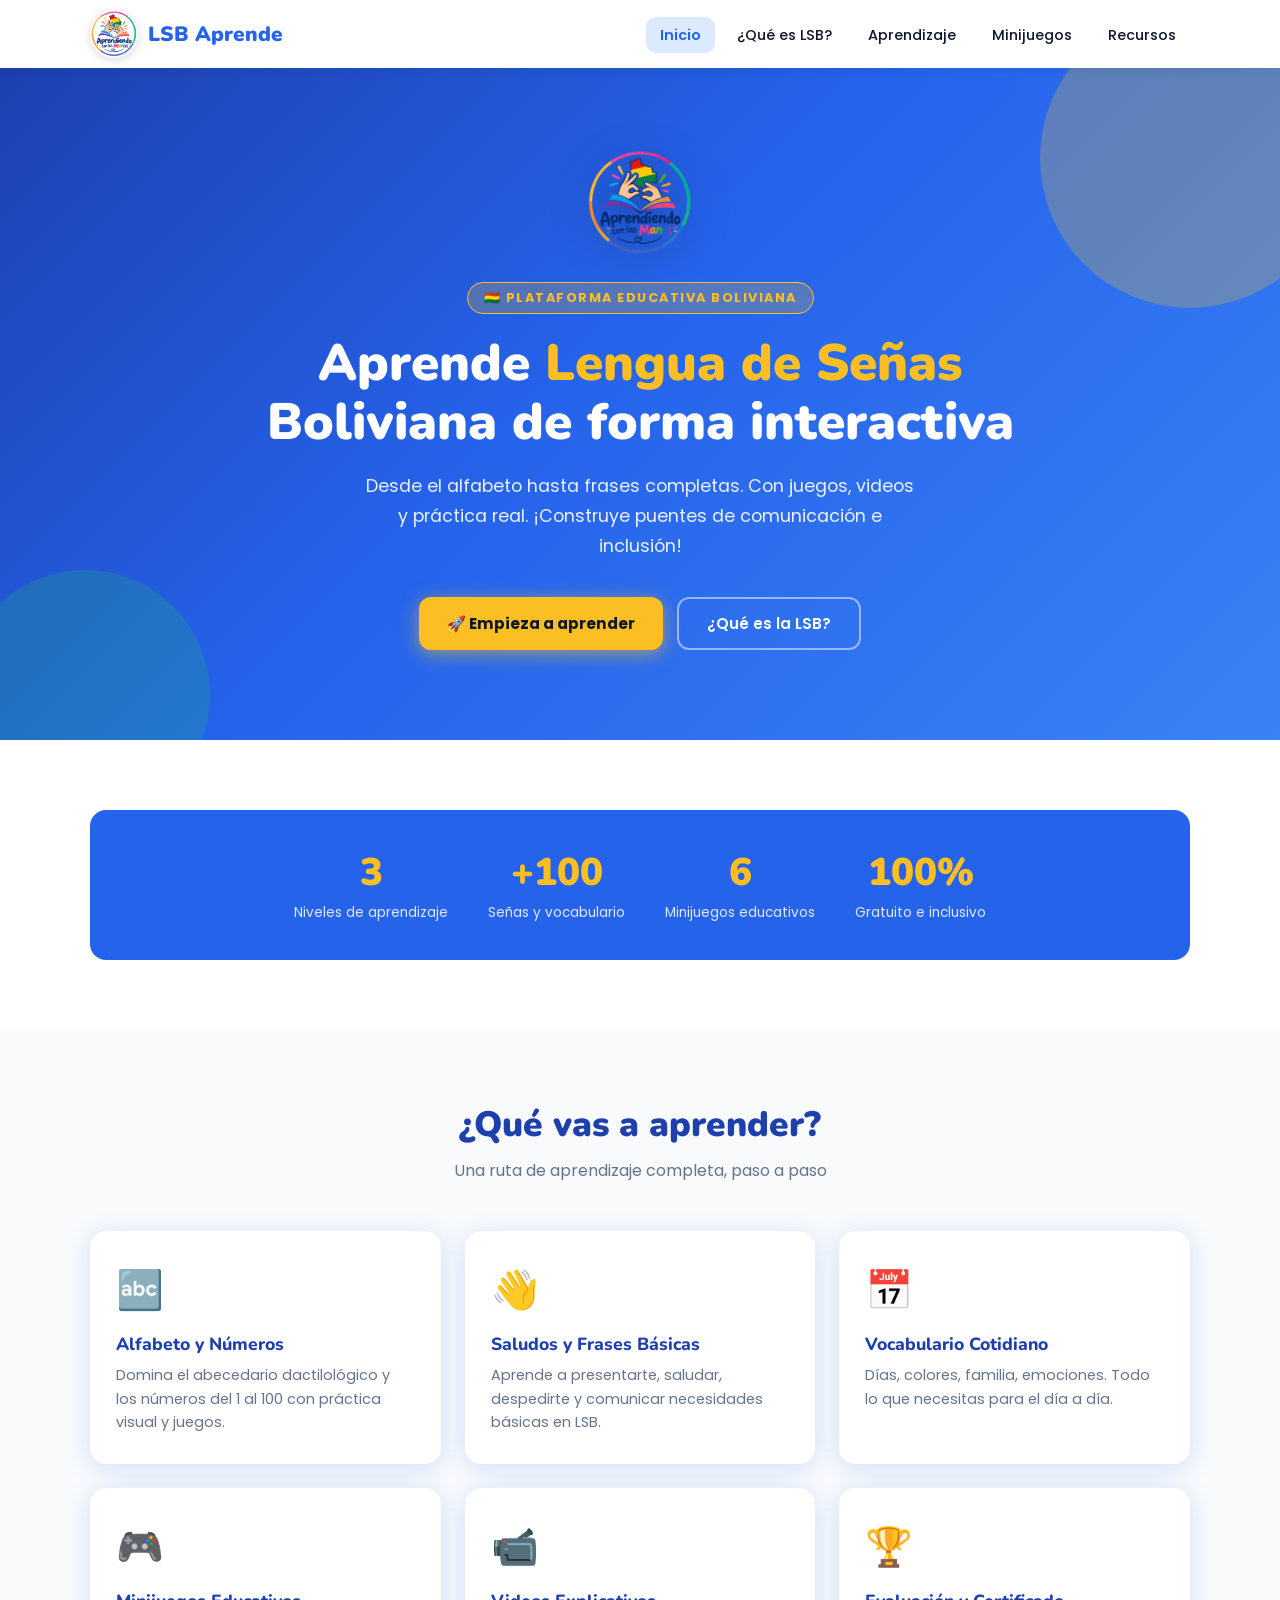
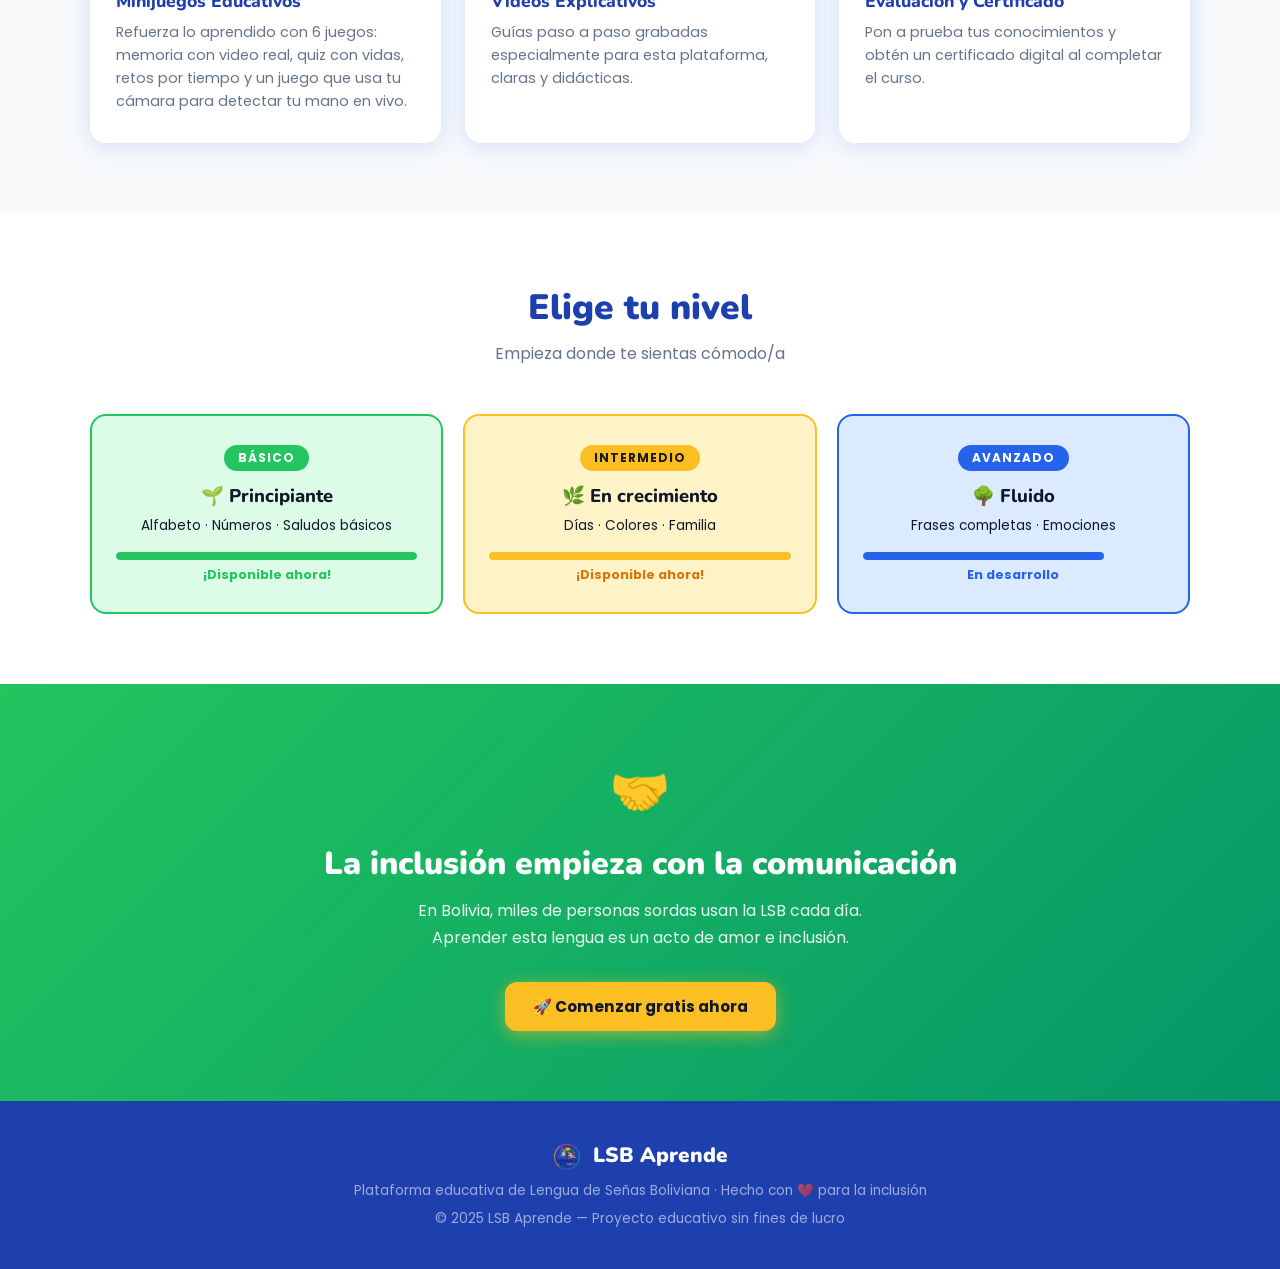
==== commit 2ab5aa6b: "Actualizacion de logo" ====
--- a/index.html
+++ b/index.html
@@ -5,6 +5,8 @@
   <meta name="viewport" content="width=device-width, initial-scale=1.0">
   <title>LSB Aprende — Lengua de Señas Boliviana</title>
   <link rel="stylesheet" href="css/styles.css">
+  <link rel="icon" href="img/logo.png">
+
 </head>
 <body>
 
--- a/css/styles.css
+++ b/css/styles.css
@@ -7,24 +7,28 @@
 @import url('https://fonts.googleapis.com/css2?family=Nunito:wght@400;600;700;800;900&family=Poppins:wght@400;500;600;700&display=swap');
 
 :root {
-  /* Colores principales - súper vibrantes */
-  --azul:       #1D4ED8;        /* Azul intenso */
-  --azul-dark:  #1E3A8A;        /* Azul profundo */
+  /* Paleta basada en psicología del color + bandera de Bolivia
+     Azul = confianza + aprendizaje
+     Amarillo = energía + atención
+     Verde = crecimiento + inclusión
+  */
+  --azul:       #2563EB;        /* Azul confianza (más vivo) */
+  --azul-dark:  #1E40AF;        /* Azul profundo */
   --azul-light: #DBEAFE;        /* Azul suave */
-  --amarillo:   #FACC15;        /* Amarillo solar BRILLANTE */
-  --amarillo-light: #FEF9C3;    /* Amarillo suave */
-  --verde:      #16A34A;        /* Verde fuerte Bolivia */
+  --amarillo:   #FBBF24;        /* Amarillo solar SUPER llamativo */
+  --amarillo-light: #FEF3C7;    /* Amarillo suave */
+  --verde:      #22C55E;        /* Verde esperanza intenso */
   --verde-light:#DCFCE7;        /* Verde suave */
-  --rojo:       #DC2626;        /* Rojo Bolivia vibrante */
-  --rojo-dark:  #B91C1C;
+  --rojo:       #EF4444;        /* Rojo Bolivia */
+  --rojo-dark:  #DC2626;
   --blanco:     #FFFFFF;
   --gris-claro: #F8FAFC;
-  --gris-texto: #0F172A;        /* Texto más oscuro = mejor contraste */
+  --gris-texto: #0F172A;        /* Máximo contraste */
   --gris-medio: #64748B;
 
   --radius: 16px;
-  --shadow: 0 4px 24px rgba(29, 78, 216, 0.18);
-  --shadow-hover: 0 10px 36px rgba(29, 78, 216, 0.28);
+  --shadow: 0 4px 24px rgba(37, 99, 235, 0.18);
+  --shadow-hover: 0 10px 36px rgba(37, 99, 235, 0.28);
   --transition: all 0.25s ease;
 }
 
@@ -70,22 +74,23 @@
 }
 
 .nav-logo .logo-icon {
-  width: 42px;
-  height: 42px;
-  background: var(--azul);
-  border-radius: 12px;
+  width: 48px;
+  height: 48px;
+  background: transparent;
+  border-radius: 50%;
   display: flex;
   align-items: center;
   justify-content: center;
-  font-size: 1.4rem;
   overflow: hidden;
+  box-shadow: 0 2px 10px rgba(0,0,0,0.15);
 }
 
 .nav-logo .logo-icon img {
   width: 100%;
   height: 100%;
-  object-fit: contain;
+  object-fit: cover;
   display: block;
+  border-radius: 50%;
 }
 
 .nav-links {
@@ -133,7 +138,7 @@
 
 /* ===== HERO ===== */
 .hero {
-  background: linear-gradient(135deg, #1D4ED8 0%, #1E3A8A 40%, #7C3AED 100%);
+  background: linear-gradient(135deg, #1E40AF 0%, #2563EB 45%, #3B82F6 100%);
   color: var(--blanco);
   text-align: center;
   padding: 80px 2rem 90px;
@@ -146,7 +151,7 @@
   position: absolute;
   top: -60px; right: -60px;
   width: 300px; height: 300px;
-  background: rgba(250, 204, 21, 0.22);
+  background: rgba(251, 191, 36, 0.25);
   border-radius: 50%;
 }
 
@@ -155,13 +160,13 @@
   position: absolute;
   bottom: -80px; left: -40px;
   width: 250px; height: 250px;
-  background: rgba(22, 163, 74, 0.18);
+  background: rgba(34, 197, 94, 0.20);
   border-radius: 50%;
 }
 
 .hero-badge {
   display: inline-block;
-  background: rgba(245,158,11,0.2);
+  background: rgba(251, 191, 36, 0.22);
   border: 1.5px solid var(--amarillo);
   color: var(--amarillo);
   font-size: 0.8rem;
@@ -248,13 +253,13 @@
 .btn-primary {
   background: var(--amarillo);
   color: #0F172A;
-  box-shadow: 0 4px 18px rgba(250, 204, 21, 0.55);
+  box-shadow: 0 4px 18px rgba(251, 191, 36, 0.55);
   font-weight: 700;
 }
 .btn-primary:hover {
-  background: #EAB308;
+  background: #F59E0B;
   transform: translateY(-2px);
-  box-shadow: 0 8px 24px rgba(250, 204, 21, 0.6);
+  box-shadow: 0 8px 24px rgba(251, 191, 36, 0.65);
 }
 
 .btn-outline {
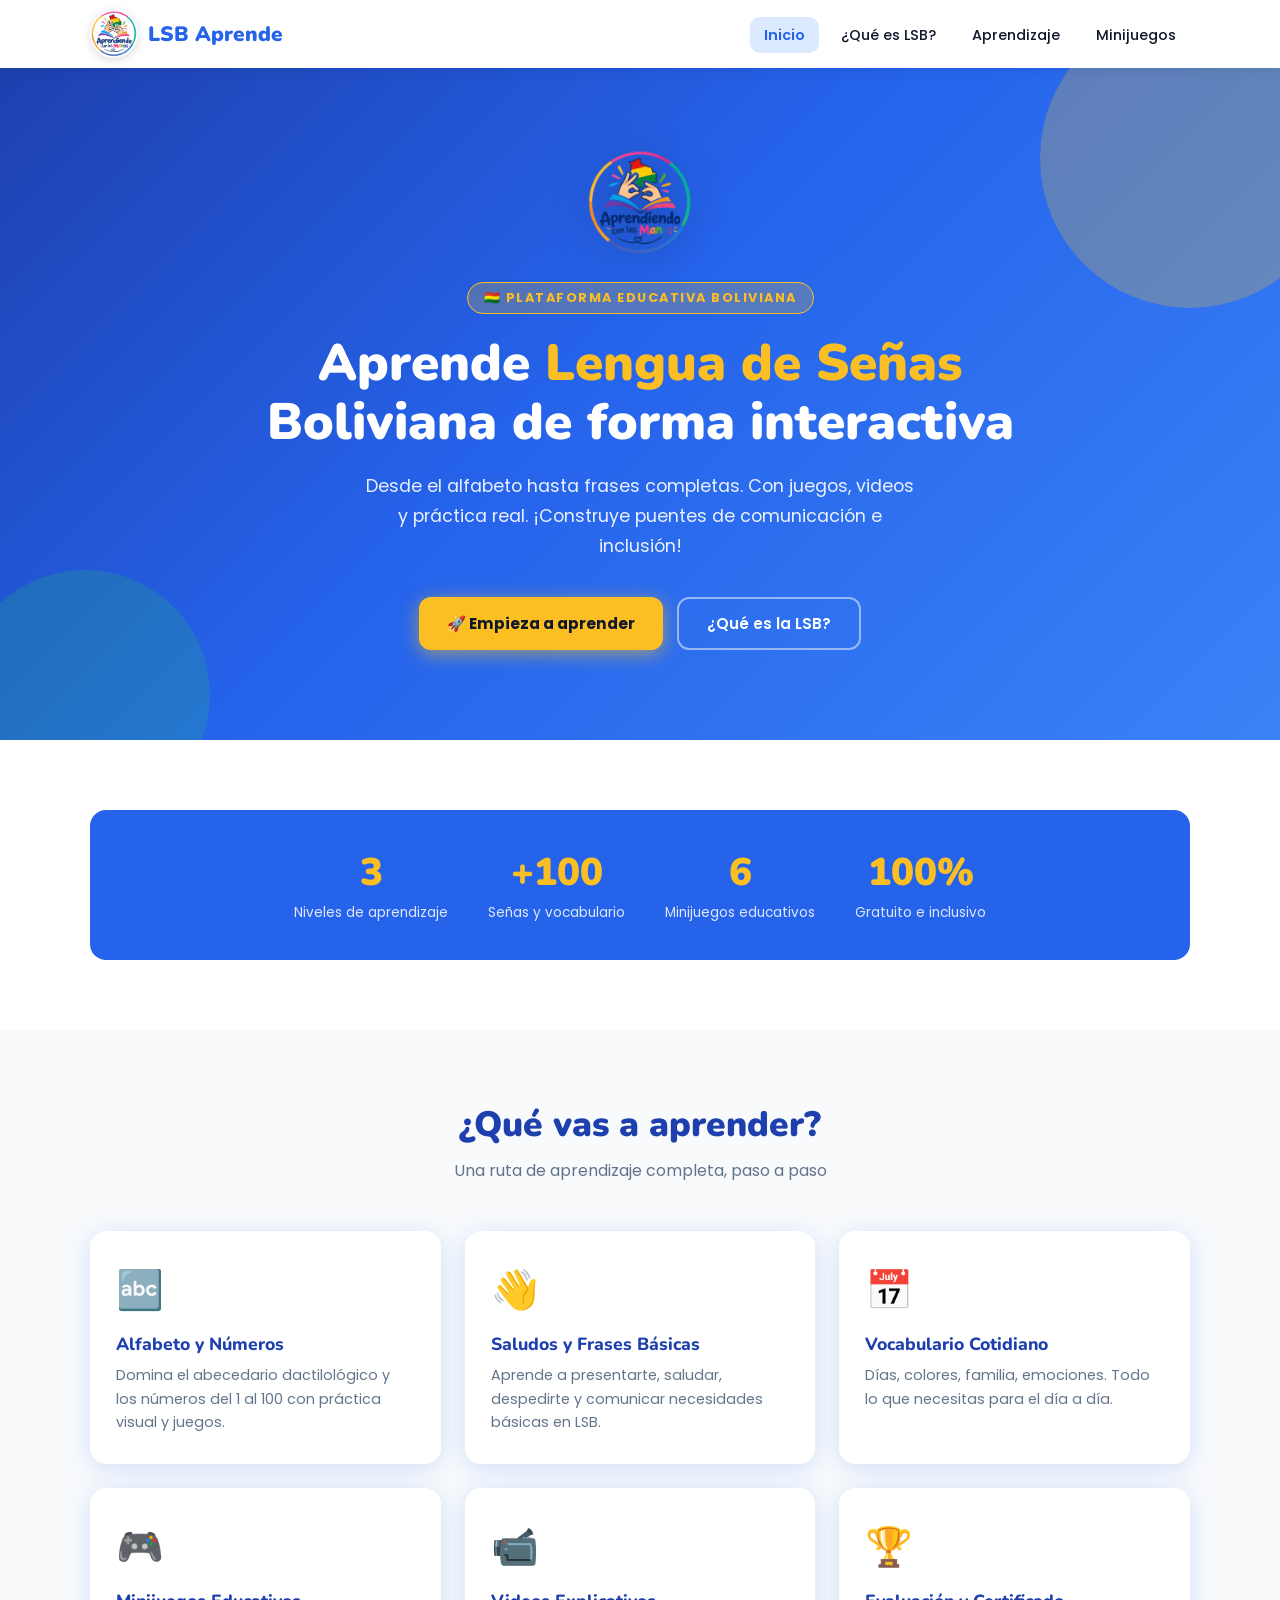
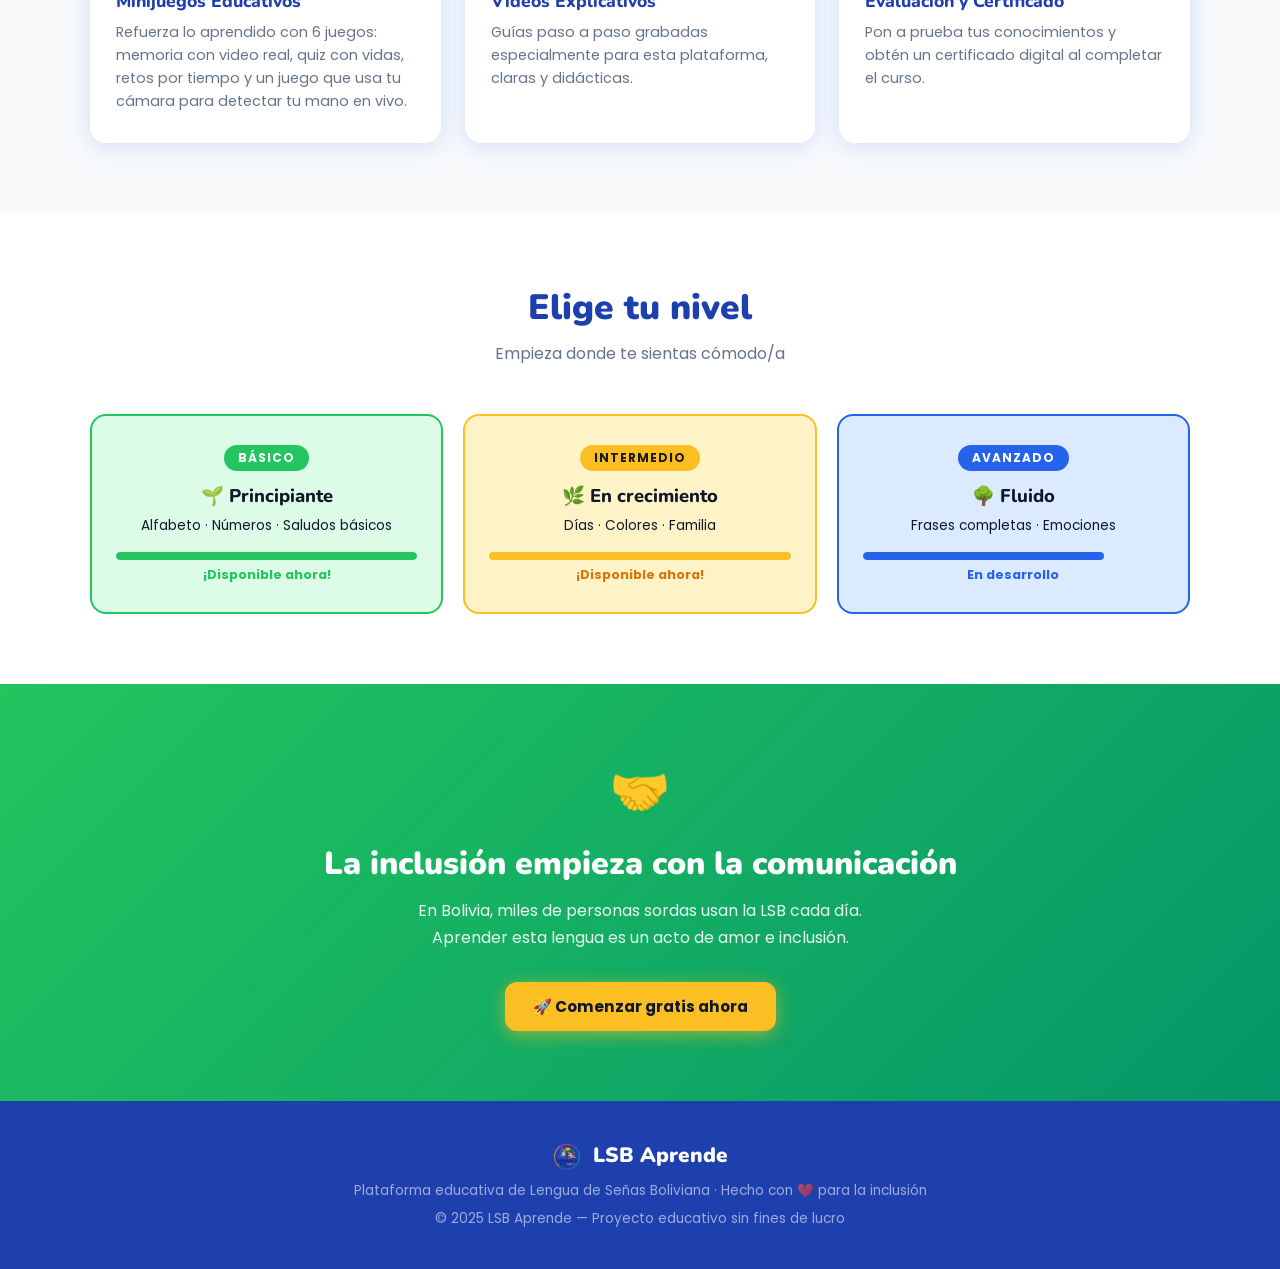
==== commit 7a1c37da: "Actualizaciones" ====
--- a/index.html
+++ b/index.html
@@ -23,7 +23,7 @@
       <li><a href="que-es-lsb.html">¿Qué es LSB?</a></li>
       <li><a href="aprendizaje.html">Aprendizaje</a></li>
       <li><a href="juegos.html">Minijuegos</a></li>
-      <li><a href="recursos.html">Recursos</a></li>
+      <!--<li><a href="recursos.html">Recursos</a></li>-->
     </ul>
   </div>
 </nav>
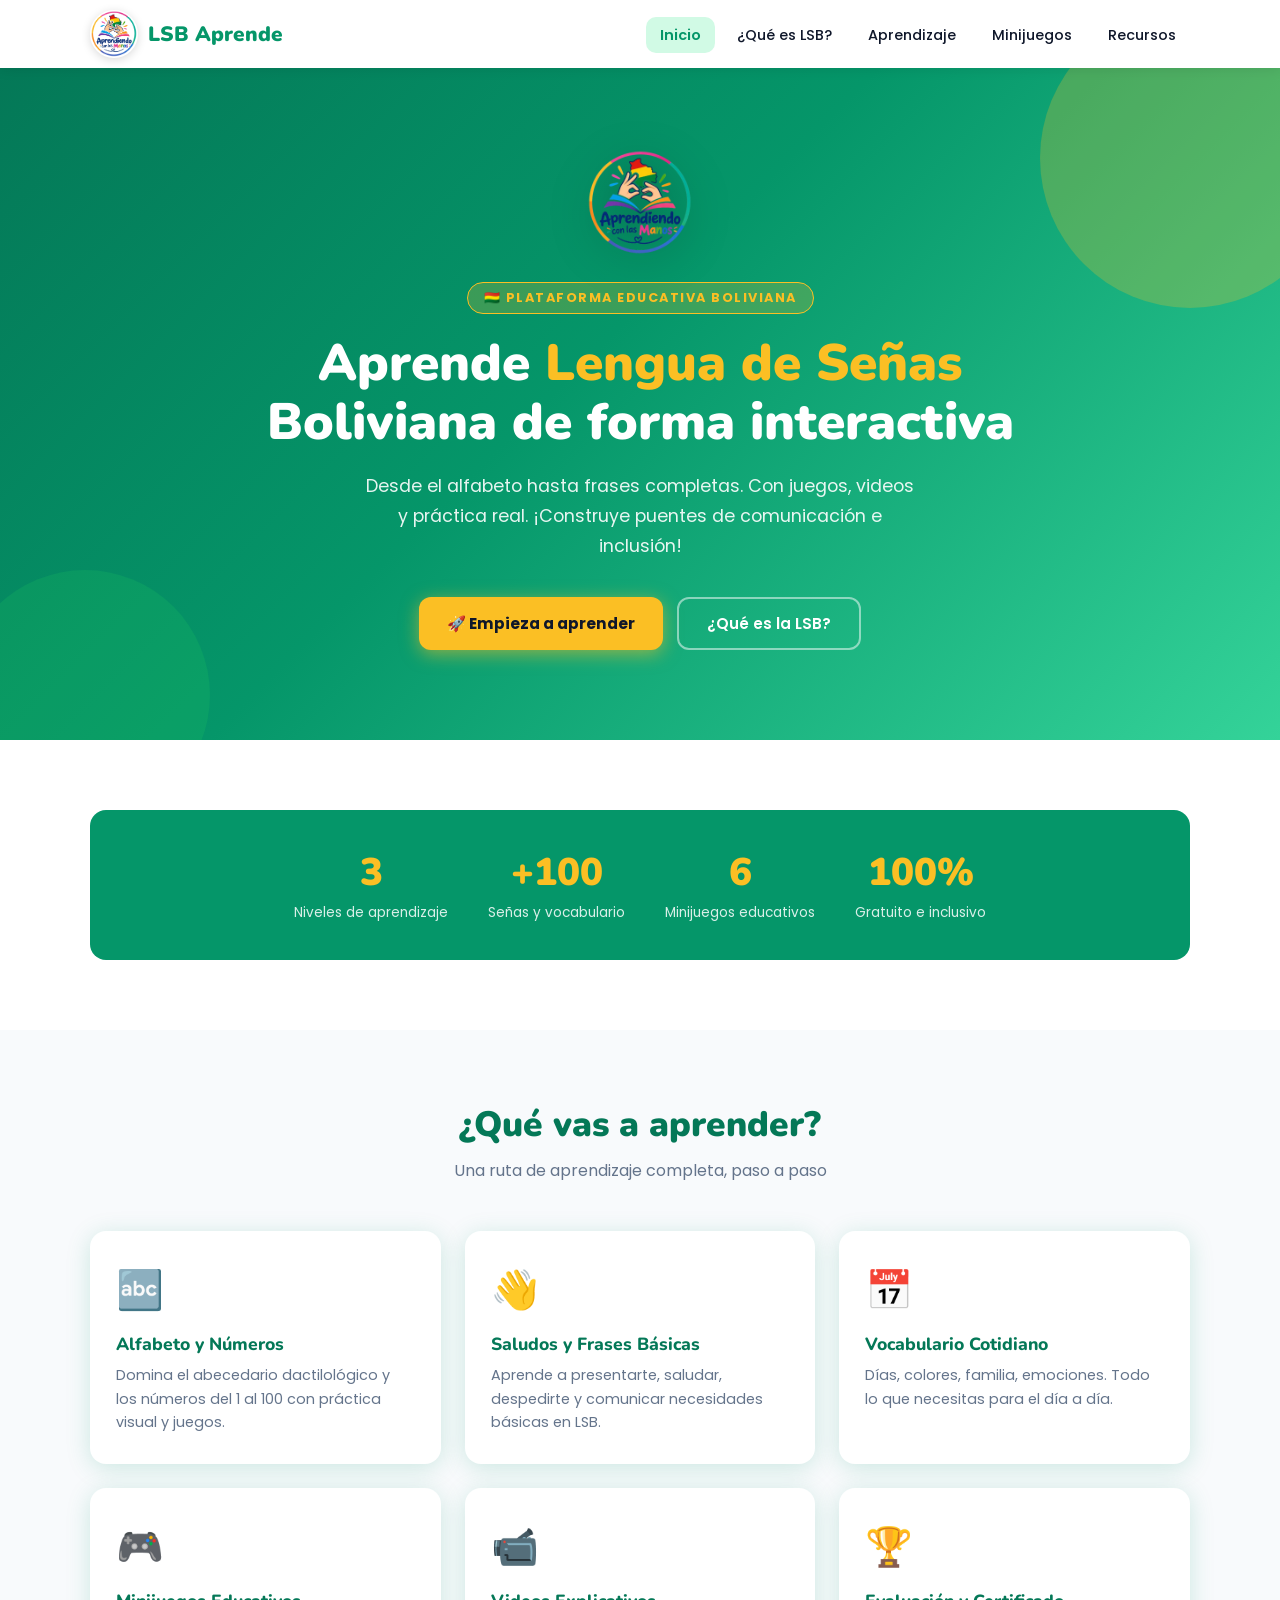
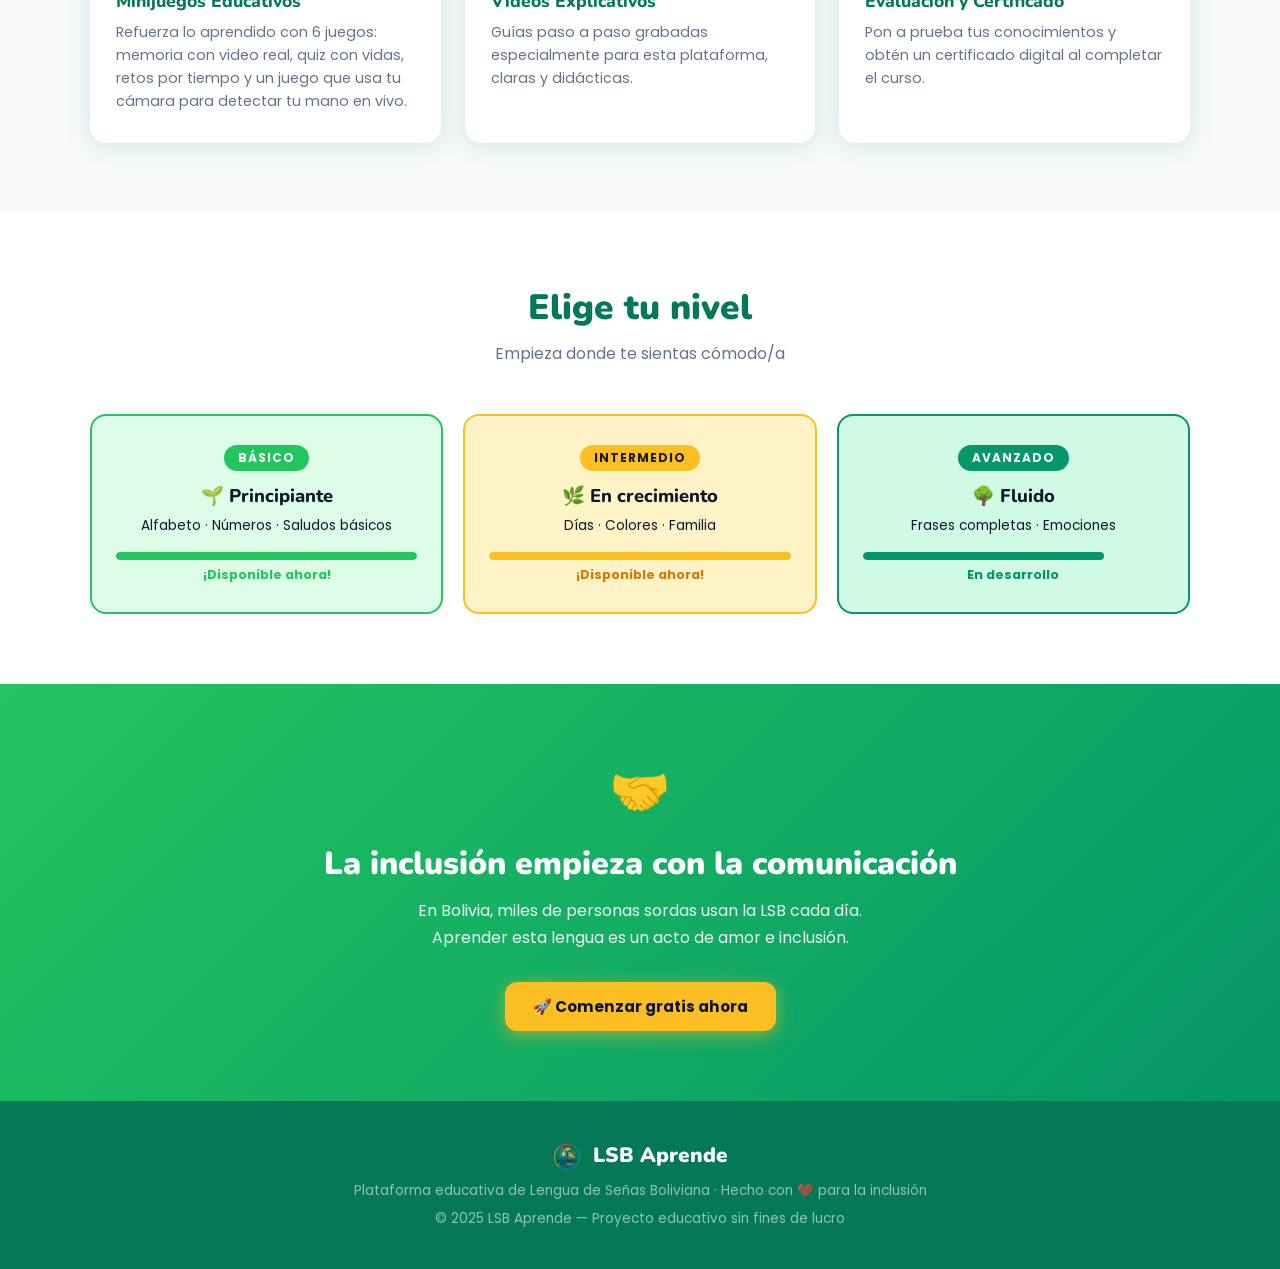
==== commit 8dcaf504: "Verificaciones" ====
--- a/index.html
+++ b/index.html
@@ -23,7 +23,7 @@
       <li><a href="que-es-lsb.html">¿Qué es LSB?</a></li>
       <li><a href="aprendizaje.html">Aprendizaje</a></li>
       <li><a href="juegos.html">Minijuegos</a></li>
-      <!--<li><a href="recursos.html">Recursos</a></li>-->
+      <li><a href="recursos.html">Recursos</a></li>
     </ul>
   </div>
 </nav>
--- a/css/styles.css
+++ b/css/styles.css
@@ -7,28 +7,23 @@
 @import url('https://fonts.googleapis.com/css2?family=Nunito:wght@400;600;700;800;900&family=Poppins:wght@400;500;600;700&display=swap');
 
 :root {
-  /* Paleta basada en psicología del color + bandera de Bolivia
-     Azul = confianza + aprendizaje
-     Amarillo = energía + atención
-     Verde = crecimiento + inclusión
-  */
-  --azul:       #2563EB;        /* Azul confianza (más vivo) */
-  --azul-dark:  #1E40AF;        /* Azul profundo */
-  --azul-light: #DBEAFE;        /* Azul suave */
-  --amarillo:   #FBBF24;        /* Amarillo solar SUPER llamativo */
-  --amarillo-light: #FEF3C7;    /* Amarillo suave */
-  --verde:      #22C55E;        /* Verde esperanza intenso */
-  --verde-light:#DCFCE7;        /* Verde suave */
-  --rojo:       #EF4444;        /* Rojo Bolivia */
+  --azul:       #059669;        /* Verde inclusión */
+  --azul-dark:  #047857;        /* Verde profundo */
+  --azul-light: #D1FAE5;        /* Verde suave */
+  --amarillo:   #FBBF24;
+  --amarillo-light: #FEF3C7;
+  --verde:      #22C55E;
+  --verde-light:#DCFCE7;
+  --rojo:       #EF4444;
   --rojo-dark:  #DC2626;
   --blanco:     #FFFFFF;
   --gris-claro: #F8FAFC;
-  --gris-texto: #0F172A;        /* Máximo contraste */
+  --gris-texto: #0F172A;
   --gris-medio: #64748B;
 
   --radius: 16px;
-  --shadow: 0 4px 24px rgba(37, 99, 235, 0.18);
-  --shadow-hover: 0 10px 36px rgba(37, 99, 235, 0.28);
+  --shadow: 0 4px 24px rgba(5, 150, 105, 0.18);
+  --shadow-hover: 0 10px 36px rgba(5, 150, 105, 0.28);
   --transition: all 0.25s ease;
 }
 
@@ -138,7 +133,7 @@
 
 /* ===== HERO ===== */
 .hero {
-  background: linear-gradient(135deg, #1E40AF 0%, #2563EB 45%, #3B82F6 100%);
+  background: linear-gradient(135deg, #047857 0%, #059669 45%, #34D399 100%);
   color: var(--blanco);
   text-align: center;
   padding: 80px 2rem 90px;
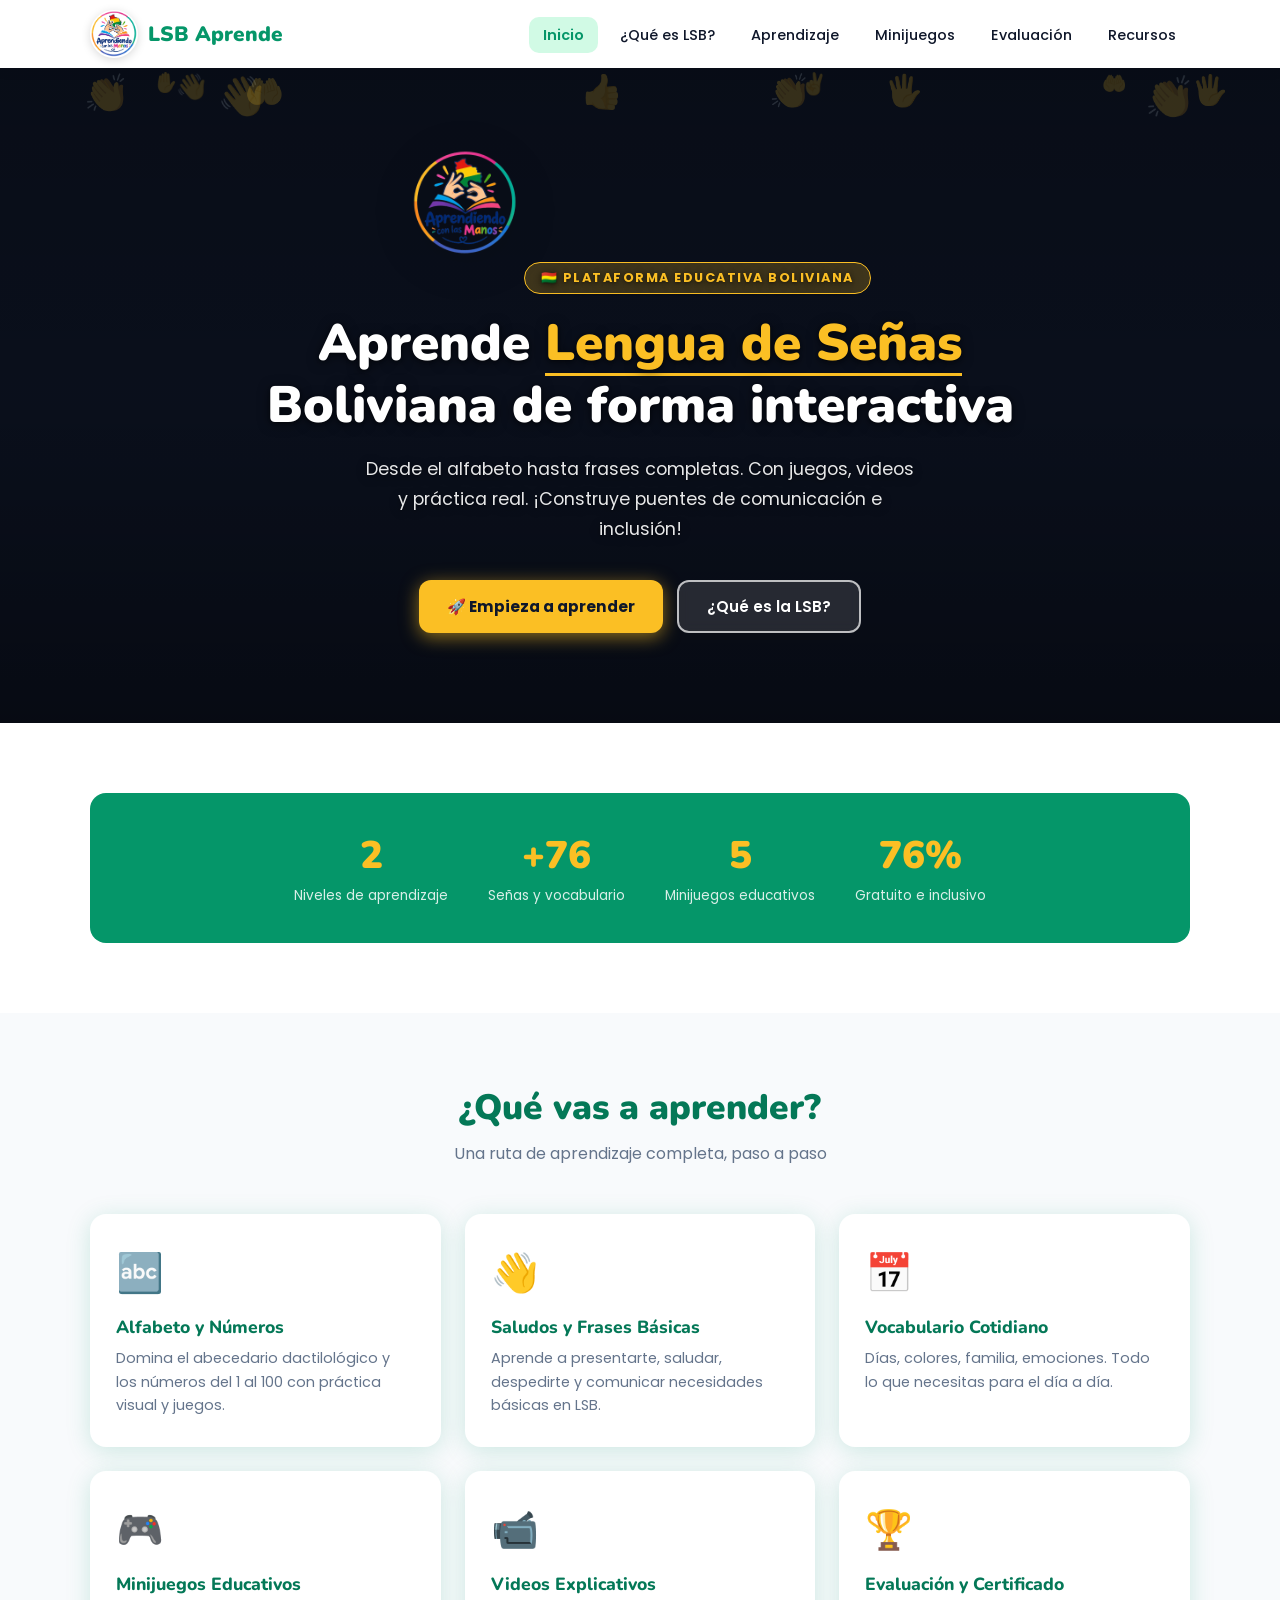
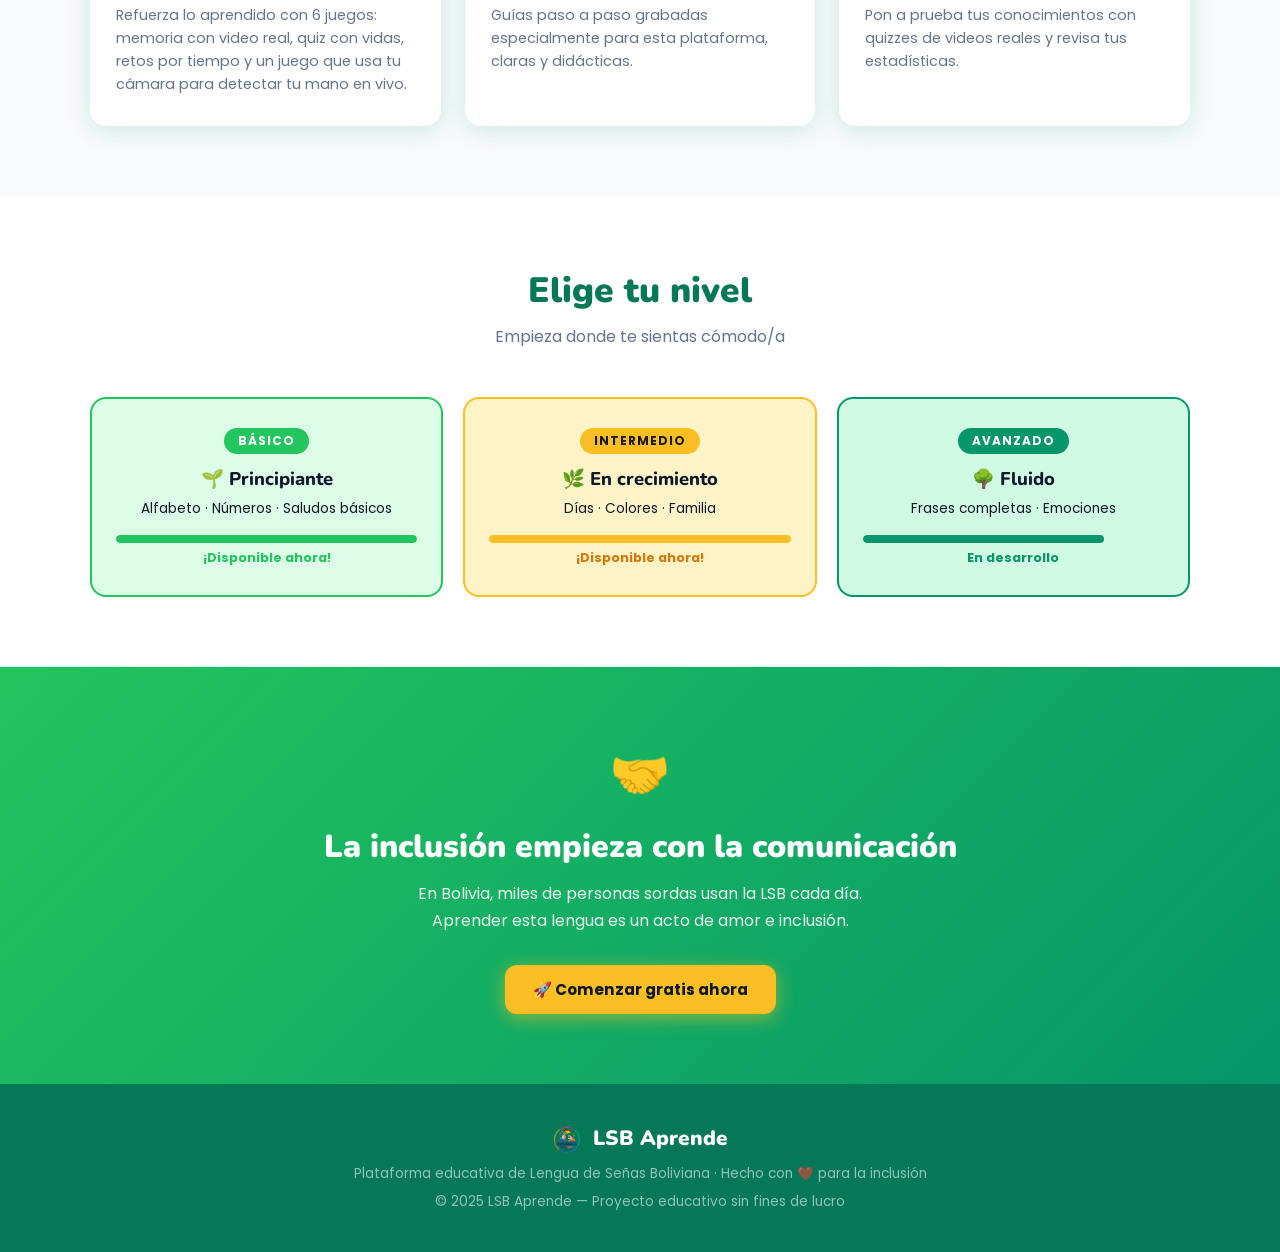
==== commit 4217dc28: "Buenas actualizaciones XD" ====
--- a/index.html
+++ b/index.html
@@ -6,7 +6,156 @@
   <title>LSB Aprende — Lengua de Señas Boliviana</title>
   <link rel="stylesheet" href="css/styles.css">
   <link rel="icon" href="img/logo.png">
-
+  <style>
+    /* ===== Inicio dinámico ===== */
+    .hero {
+      position: relative;
+      overflow: hidden;
+      background: #0f172a !important;
+      background-image: none !important; /* quita el degradado verde de styles.css */
+    }
+    .hero::before,
+    .hero::after {
+      display: none !important; /* quita los círculos decorativos verdes */
+    }
+    /* Videos de fondo deslizantes */
+    .hero-videos {
+      position: absolute;
+      inset: 0;
+      z-index: 0;
+      overflow: hidden;
+    }
+    .hero-videos video {
+      position: absolute;
+      inset: 0;
+      width: 100%;
+      height: 100%;
+      object-fit: cover;
+      opacity: 0;
+      transition: opacity 1.4s ease-in-out;
+      filter: brightness(0.75) contrast(1.05) saturate(1.15);
+      transform: scale(1.05);
+    }
+    .hero-videos video.active {
+      opacity: 0.55;
+    }
+    .hero-overlay {
+      position: absolute;
+      inset: 0;
+      z-index: 1;
+      /* Solo un velo oscuro suave para leer el texto, sin verde */
+      background: linear-gradient(
+        180deg,
+        rgba(0, 0, 0, 0.45) 0%,
+        rgba(0, 0, 0, 0.35) 50%,
+        rgba(0, 0, 0, 0.55) 100%
+      );
+      pointer-events: none;
+    }
+    /* Texto del hero más legible sobre video */
+    .hero h1,
+    .hero p,
+    .hero .hero-badge {
+      text-shadow: 0 2px 12px rgba(0,0,0,0.55), 0 1px 3px rgba(0,0,0,0.4);
+    }
+    .hero .btn-outline {
+      background: rgba(255,255,255,0.12);
+      backdrop-filter: blur(6px);
+      border-color: rgba(255,255,255,0.7);
+    }
+    .hero .btn-outline:hover {
+      background: rgba(255,255,255,0.25);
+    }
+    .hero > *:not(.hero-videos):not(.hero-overlay):not(.hero-particles) {
+      position: relative;
+      z-index: 2;
+    }
+    .hero-particles {
+      z-index: 2 !important;
+    }
+    .hero-particles {
+      position: absolute;
+      inset: 0;
+      pointer-events: none;
+      z-index: 0;
+      overflow: hidden;
+    }
+    .particle {
+      position: absolute;
+      font-size: 1.6rem;
+      opacity: 0.18;
+      animation: float-particle linear infinite;
+      user-select: none;
+    }
+    @keyframes float-particle {
+      0%   { transform: translateY(110vh) rotate(0deg) scale(0.8); opacity: 0; }
+      10%  { opacity: 0.2; }
+      90%  { opacity: 0.15; }
+      100% { transform: translateY(-10vh) rotate(360deg) scale(1.1); opacity: 0; }
+    }
+
+    .hero-logo-spin {
+      animation: logo-bounce 3s ease-in-out infinite;
+      display: inline-block;
+    }
+    @keyframes logo-bounce {
+      0%, 100% { transform: translateY(0) scale(1); }
+      50% { transform: translateY(-10px) scale(1.05); }
+    }
+
+    .hero h1 span.typing-word {
+      display: inline-block;
+      border-bottom: 3px solid var(--amarillo);
+      animation: word-pulse 2.5s ease-in-out infinite;
+    }
+    @keyframes word-pulse {
+      0%, 100% { opacity: 1; }
+      50% { opacity: 0.75; }
+    }
+
+    .hero-buttons .btn {
+      transition: transform 0.25s cubic-bezier(0.34, 1.56, 0.64, 1), box-shadow 0.25s;
+    }
+    .hero-buttons .btn:hover {
+      transform: translateY(-4px) scale(1.04);
+    }
+
+
+    /* Stats animados */
+    .stat-num {
+      transition: transform 0.3s;
+    }
+    .stat-item:hover .stat-num {
+      transform: scale(1.15);
+      color: var(--azul);
+    }
+
+    /* Cards con entrada */
+    .card, .level-card {
+      transition: transform 0.3s cubic-bezier(0.34, 1.56, 0.64, 1), box-shadow 0.3s;
+    }
+    .card:hover, .level-card:hover {
+      transform: translateY(-8px) scale(1.02);
+    }
+    .card .card-icon {
+      display: inline-block;
+      transition: transform 0.35s;
+    }
+    .card:hover .card-icon {
+      transform: scale(1.25) rotate(-8deg);
+    }
+
+    /* Reveal on scroll */
+    .reveal {
+      opacity: 0;
+      transform: translateY(28px);
+      transition: opacity 0.6s ease, transform 0.6s ease;
+    }
+    .reveal.visible {
+      opacity: 1;
+      transform: translateY(0);
+    }
+  </style>
 </head>
 <body>
 
@@ -23,16 +172,23 @@
       <li><a href="que-es-lsb.html">¿Qué es LSB?</a></li>
       <li><a href="aprendizaje.html">Aprendizaje</a></li>
       <li><a href="juegos.html">Minijuegos</a></li>
+      <li><a href="evaluacion.html">Evaluación</a></li>
       <li><a href="recursos.html">Recursos</a></li>
     </ul>
   </div>
 </nav>
 
-<!-- HERO -->
+<!-- HERO dinámico -->
 <section class="hero">
-  <span class="hero-hands"><img src="img/logo.png" alt="LSB Logo"></span>
+  <div class="hero-videos" id="hero-videos">
+    <video muted playsinline loop preload="auto"></video>
+    <video muted playsinline loop preload="auto"></video>
+  </div>
+  <div class="hero-overlay"></div>
+  <div class="hero-particles" id="hero-particles"></div>
+  <span class="hero-hands hero-logo-spin"><img src="img/logo.png" alt="LSB Logo"></span>
   <div class="hero-badge">🇧🇴 Plataforma educativa boliviana</div>
-  <h1>Aprende <span>Lengua de Señas</span><br>Boliviana de forma interactiva</h1>
+  <h1>Aprende <span class="typing-word" id="typing-word">Lengua de Señas</span><br>Boliviana de forma interactiva</h1>
   <p>
     Desde el alfabeto hasta frases completas. Con juegos, videos y práctica real.
     ¡Construye puentes de comunicación e inclusión!
@@ -43,24 +199,26 @@
   </div>
 </section>
 
+
 <!-- STATS -->
-<section class="section section-alt">
+<!-- STATS -->
+<section class="section section-alt reveal">
   <div class="container">
     <div class="stats-row">
       <div class="stat-item">
-        <span class="stat-num">3</span>
+        <span class="stat-num" data-target="3">0</span>
         <span class="stat-label">Niveles de aprendizaje</span>
       </div>
       <div class="stat-item">
-        <span class="stat-num">+100</span>
+        <span class="stat-num" data-target="100" data-prefix="+">0</span>
         <span class="stat-label">Señas y vocabulario</span>
       </div>
       <div class="stat-item">
-        <span class="stat-num">6</span>
+        <span class="stat-num" data-target="6">0</span>
         <span class="stat-label">Minijuegos educativos</span>
       </div>
       <div class="stat-item">
-        <span class="stat-num">100%</span>
+        <span class="stat-num" data-target="100" data-suffix="%">0</span>
         <span class="stat-label">Gratuito e inclusivo</span>
       </div>
     </div>
@@ -68,7 +226,7 @@
 </section>
 
 <!-- ¿QUÉ APRENDERÁS? -->
-<section class="section">
+<section class="section reveal">
   <div class="container">
     <h2 class="section-title">¿Qué vas a aprender?</h2>
     <p class="section-sub">Una ruta de aprendizaje completa, paso a paso</p>
@@ -98,17 +256,17 @@
         <h3>Videos Explicativos</h3>
         <p>Guías paso a paso grabadas especialmente para esta plataforma, claras y didácticas.</p>
       </div>
-      <div class="card">
+      <a href="evaluacion.html" class="card" style="text-decoration:none;color:inherit">
         <span class="card-icon">🏆</span>
         <h3>Evaluación y Certificado</h3>
-        <p>Pon a prueba tus conocimientos y obtén un certificado digital al completar el curso.</p>
-      </div>
+        <p>Pon a prueba tus conocimientos con quizzes de videos reales y revisa tus estadísticas.</p>
+      </a>
     </div>
   </div>
 </section>
 
 <!-- NIVELES -->
-<section class="section section-alt">
+<section class="section section-alt reveal">
   <div class="container">
     <h2 class="section-title">Elige tu nivel</h2>
     <p class="section-sub">Empieza donde te sientas cómodo/a</p>
@@ -145,7 +303,7 @@
 </section>
 
 <!-- CTA FINAL -->
-<section class="section" style="background: linear-gradient(135deg, var(--verde) 0%, #059669 100%); color: var(--blanco); text-align: center;">
+<section class="section reveal" style="background: linear-gradient(135deg, var(--verde) 0%, #059669 100%); color: var(--blanco); text-align: center;">
   <div class="container">
     <div style="font-size:3rem;margin-bottom:16px">🤝</div>
     <h2 style="font-family:'Nunito',sans-serif;font-weight:900;font-size:clamp(1.5rem,4vw,2rem);margin-bottom:12px;color:var(--blanco)">
@@ -165,6 +323,129 @@
   <p style="margin-top:8px">© 2025 LSB Aprende — Proyecto educativo sin fines de lucro</p>
 </footer>
 
+<script src="js/videos-data.js"></script>
 <script src="js/main.js"></script>
+<script>
+(function () {
+  // ---- Videos de fondo (señas de las chicas) cada 5s ----
+  (function setupHeroVideos() {
+    // Selección de videos variados (existen en el repo real)
+    const HERO_VIDEOS = [
+      'videos/3. Saludos/hola.mp4',
+      'videos/3. Saludos/Gracias.mp4',
+      'videos/3. Saludos/buenos dias.mp4',
+      'videos/3. Saludos/Como estas.mp4',
+      'videos/5. Colores/rojo.mp4',
+      'videos/5. Colores/azul.mp4',
+      'videos/5. Colores/Verde.mp4',
+      'videos/6. Familia/bloque 2/mama.mp4',
+      'videos/6. Familia/bloque 2/papa.mp4',
+      'videos/6. Familia/bloque 1/familia.mp4',
+      'videos/4. dias de la semana/lunes.mp4',
+      'videos/2. Numeros/uno.mp4',
+      'videos/1. Alfabeto/A.mp4',
+      'videos/1. Alfabeto/L.mp4',
+      'videos/8.expresiones/bloque 2/exito o exelente.mp4'
+    ];
+
+    const container = document.getElementById('hero-videos');
+    if (!container) return;
+    const vids = container.querySelectorAll('video');
+    if (vids.length < 2) return;
+
+    let idx = 0;
+    let showing = 0; // which video element is visible
+
+    function loadAndShow(i) {
+      const next = (showing + 1) % 2;
+      const v = vids[next];
+      v.src = HERO_VIDEOS[i % HERO_VIDEOS.length];
+      v.load();
+      const playPromise = v.play();
+      if (playPromise && playPromise.catch) playPromise.catch(() => {});
+
+      // crossfade
+      vids[showing].classList.remove('active');
+      v.classList.add('active');
+      showing = next;
+    }
+
+    // first video
+    vids[0].src = HERO_VIDEOS[0];
+    vids[0].load();
+    vids[0].play().catch(() => {});
+    vids[0].classList.add('active');
+
+    setInterval(() => {
+      idx = (idx + 1) % HERO_VIDEOS.length;
+      loadAndShow(idx);
+    }, 5000);
+  })();
+
+  // ---- Partículas flotantes (manos / emojis) ----
+  const particles = document.getElementById('hero-particles');
+  const emojis = ['👋', '🤟', '✋', '🖐️', '✌️', '🙌', '👍', 'bolivia'.length ? 'bolivia' : ''].filter(Boolean);
+  // fix: real emojis only
+  const hands = ['👋', '🤟', '✋', '🖐️', '✌️', '🙌', '👍', '👏', '🤲'];
+  for (let i = 0; i < 12; i++) {
+    const el = document.createElement('span');
+    el.className = 'particle';
+    el.textContent = hands[Math.floor(Math.random() * hands.length)];
+    el.style.left = Math.random() * 100 + '%';
+    el.style.animationDuration = (8 + Math.random() * 12) + 's';
+    el.style.animationDelay = (Math.random() * 8) + 's';
+    el.style.fontSize = (1.2 + Math.random() * 1.2) + 'rem';
+    particles.appendChild(el);
+  }
+
+  // ---- Palabras rotativas en el título ----
+  const words = ['Lengua de Señas', 'comunicación', 'inclusión', 'LSB'];
+  let wi = 0;
+  const wordEl = document.getElementById('typing-word');
+  setInterval(() => {
+    wi = (wi + 1) % words.length;
+    wordEl.style.opacity = '0';
+    wordEl.style.transform = 'translateY(8px)';
+    setTimeout(() => {
+      wordEl.textContent = words[wi];
+      wordEl.style.opacity = '1';
+      wordEl.style.transform = 'translateY(0)';
+    }, 250);
+  }, 3200);
+  wordEl.style.transition = 'opacity 0.25s, transform 0.25s';
+
+  // ---- Contadores animados ----
+  function animateCounters() {
+    document.querySelectorAll('.stat-num[data-target]').forEach(el => {
+      const target = parseInt(el.dataset.target, 10);
+      const prefix = el.dataset.prefix || '';
+      const suffix = el.dataset.suffix || '';
+      const duration = 1200;
+      const start = performance.now();
+      function tick(now) {
+        const p = Math.min(1, (now - start) / duration);
+        const eased = 1 - Math.pow(1 - p, 3);
+        el.textContent = prefix + Math.round(target * eased) + suffix;
+        if (p < 1) requestAnimationFrame(tick);
+      }
+      requestAnimationFrame(tick);
+    });
+  }
+
+  // ---- Reveal on scroll ----
+  const reveals = document.querySelectorAll('.reveal');
+  const io = new IntersectionObserver((entries) => {
+    entries.forEach(e => {
+      if (e.isIntersecting) {
+        e.target.classList.add('visible');
+        if (e.target.querySelector('.stat-num[data-target]')) animateCounters();
+      }
+    });
+  }, { threshold: 0.2 });
+  reveals.forEach(r => io.observe(r));
+
+
+})();
+</script>
 </body>
 </html>
